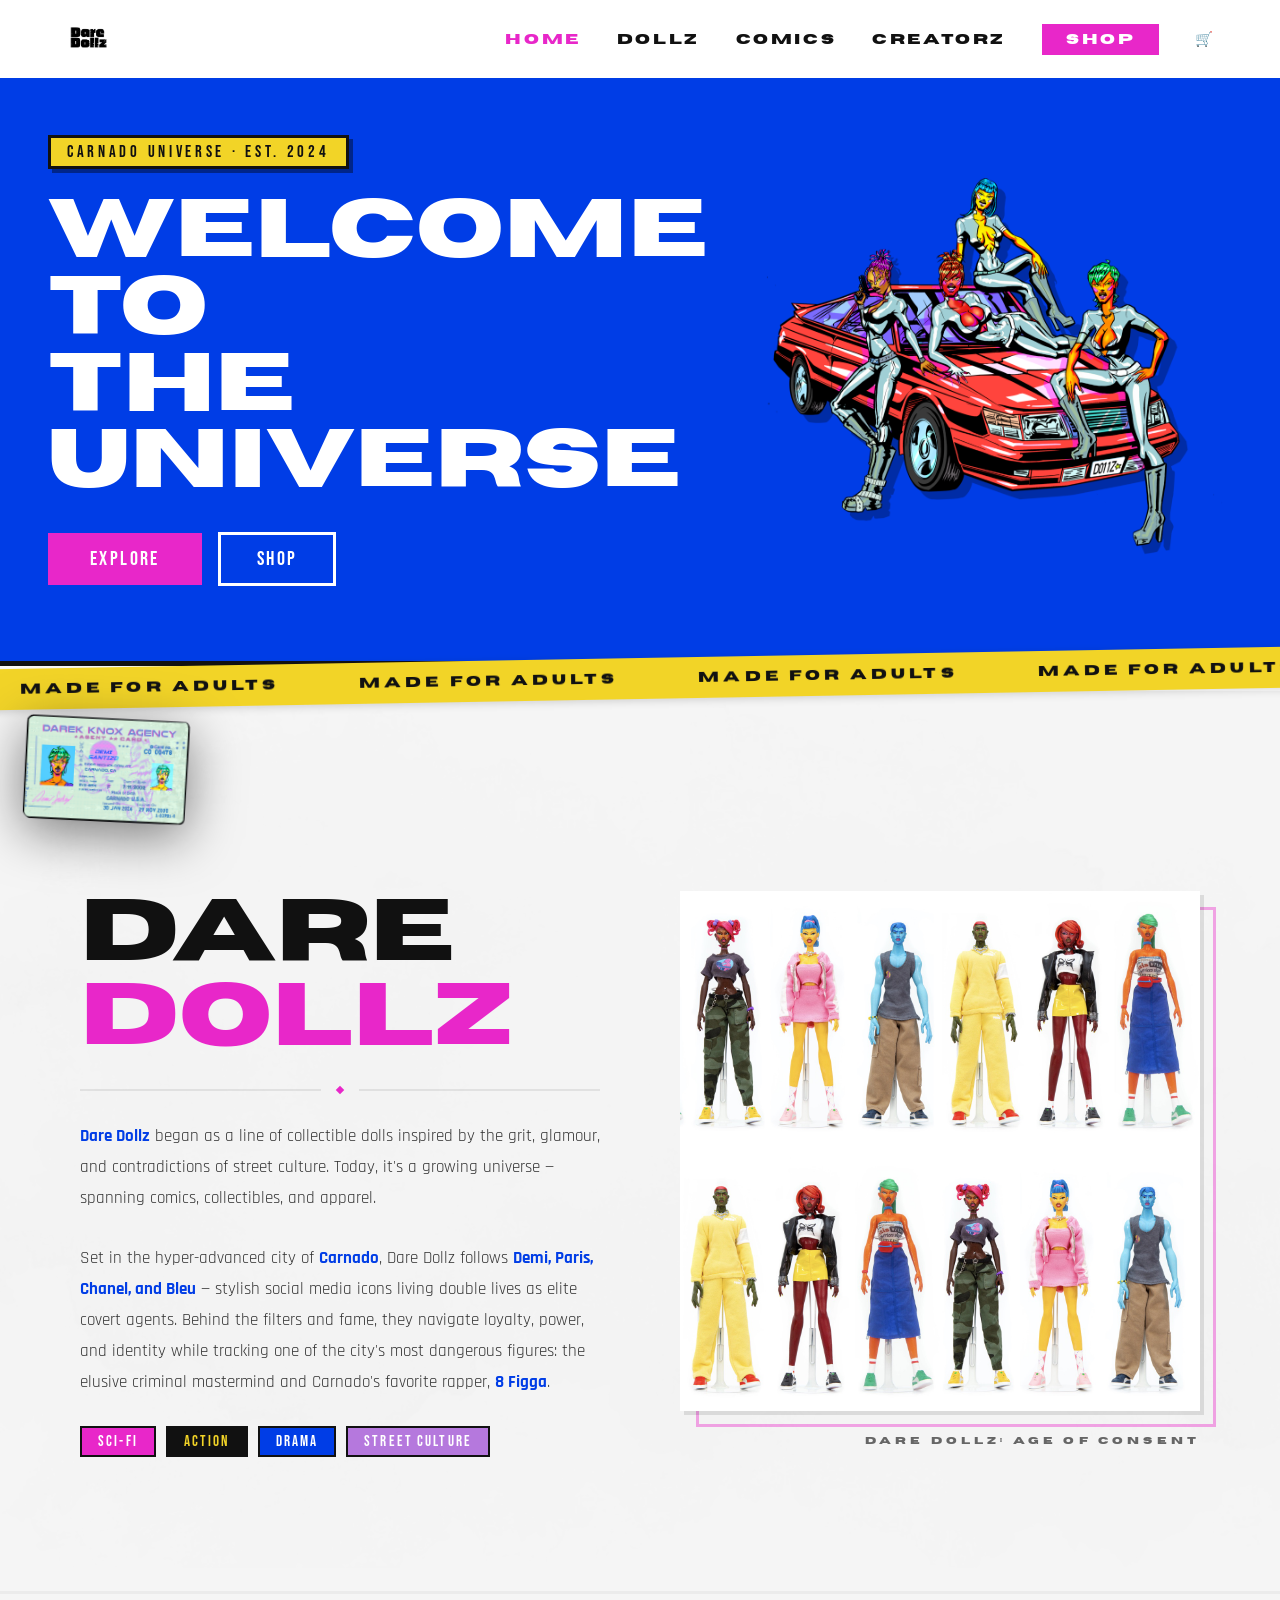
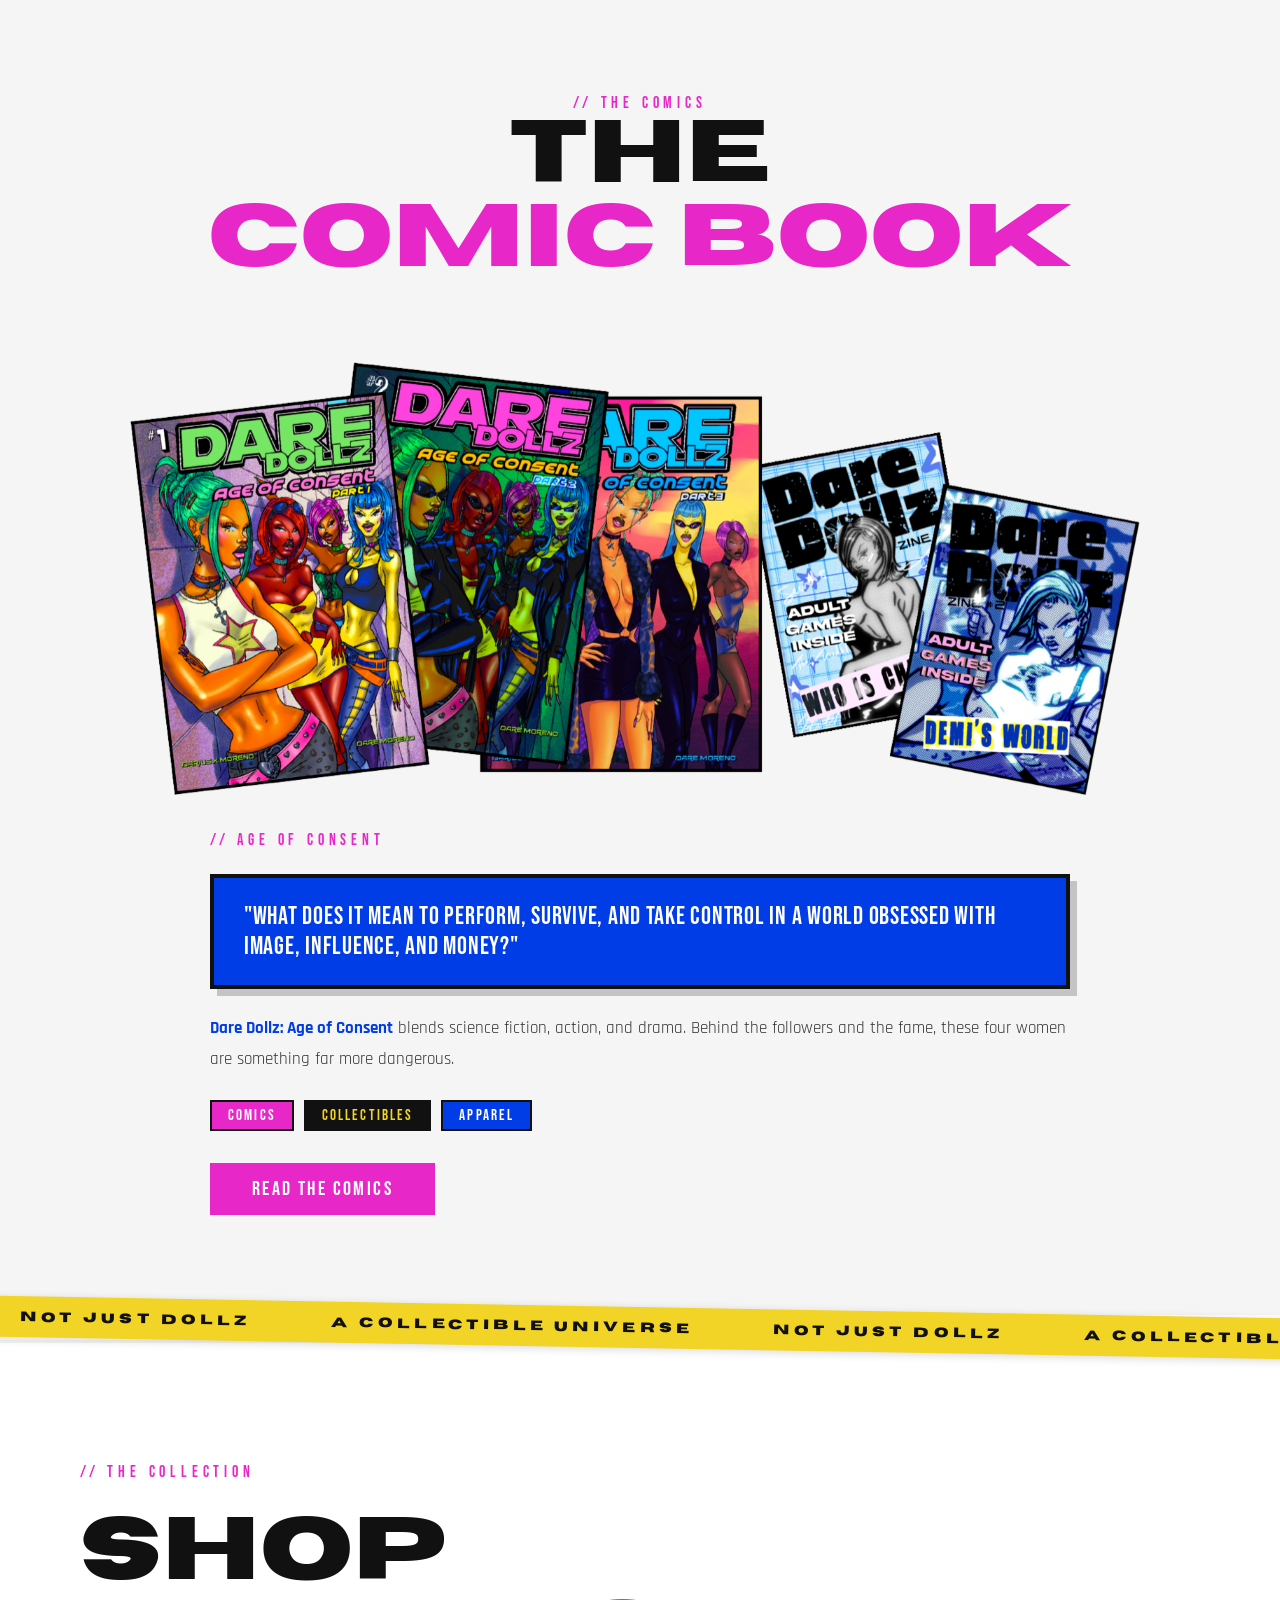
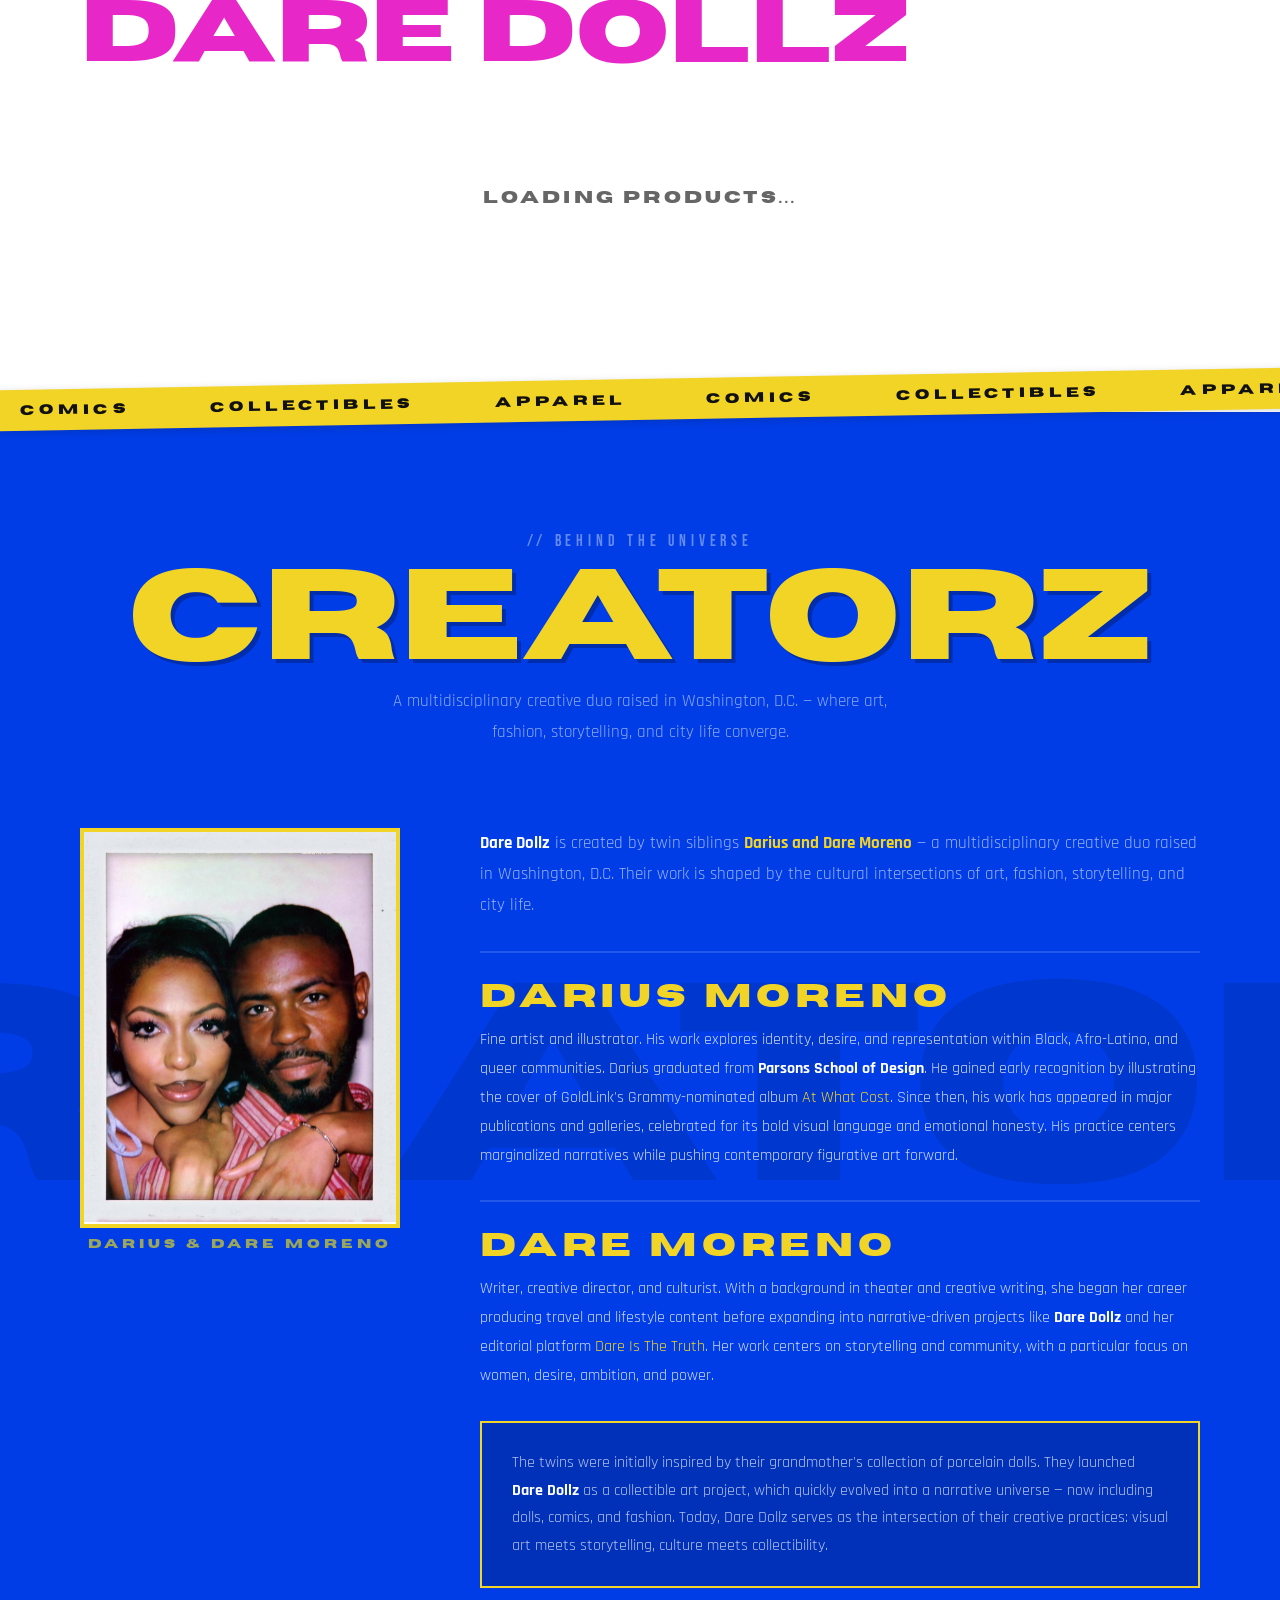
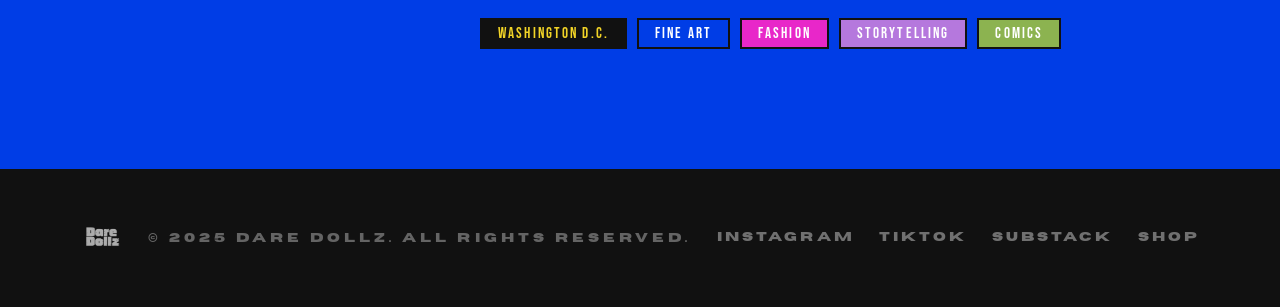
==== home.html @ 9c0f1de7 "Add ENTER landing splash, new hero, comic spread, dolls, floating ID & email modal - Split site: ind" ====
<!DOCTYPE html>
<html lang="en">
<head>
  <meta charset="UTF-8">
  <meta name="viewport" content="width=device-width, initial-scale=1.0">
  <meta name="description" content="Dare Dollz — Collectibles, Comics & Apparel. A universe set in the hyper-advanced city of Carnado.">
  <title>DARE DOLLZ</title>
  <link rel="icon" type="image/png" href="assets/images/logo2.png">
  <link rel="stylesheet" href="css/style.css?v=17">
</head>
<body>

  <!-- ══════════════ NAV ══════════════ -->
  <nav class="nav">
    <a href="home.html">
      <img src="assets/images/logo-dare.png" alt="Dare Dollz" class="nav-logo">
    </a>

    <div class="nav-toggle" aria-label="Toggle menu">
      <span></span><span></span><span></span>
    </div>

    <ul class="nav-links">
      <li><a href="#hero">Home</a></li>
      <li><a href="#about">Dollz</a></li>
      <li><a href="#comics">Comics</a></li>
      <li><a href="#creatorz">Creatorz</a></li>
      <li><a href="https://daredollz95.myshopify.com" target="_blank" rel="noopener" class="nav-shop">Shop</a></li>
      <li><a href="#" id="cart-toggle" class="nav-cart" aria-label="Cart">&#x1f6d2;<span id="cart-count" class="cart-count">0</span></a></li>
    </ul>
  </nav>

  <!-- ══════════════ HERO ══════════════ -->
  <section id="hero" class="hero">
    <div class="hero-inner">
      <div class="hero-copy">
        <p class="hero-kicker">Carnado Universe · Est. 2024</p>
        <h1 class="hero-headline">Welcome to<br>the Universe</h1>
        <div class="hero-cta">
          <a href="#about" class="btn btn-primary">Explore</a>
          <a href="https://daredollz95.myshopify.com" target="_blank" rel="noopener" class="btn btn-outline">Shop</a>
        </div>
      </div>
      <img src="assets/images/cv-car.png" alt="The Dare Dollz" class="hero-pic">
    </div>
  </section>

  <!-- ── CAUTION TAPE ── -->
  <div class="marquee-tape" aria-hidden="true">
    <div class="marquee-inner">
      <span>Made for Adults</span><span>Made for Adults</span><span>Made for Adults</span><span>Made for Adults</span><span>Made for Adults</span><span>Made for Adults</span><span>Made for Adults</span><span>Made for Adults</span><span>Made for Adults</span><span>Made for Adults</span>
    </div>
  </div>

  <!-- ══════════════ ABOUT ══════════════ -->
  <section id="about" class="about">

    <!-- Story intro grid -->
    <div class="about-hero">
      <div class="about-cloud" aria-hidden="true"></div>

      <div class="about-grid">

        <!-- Text -->
        <div class="about-text">
          <p class="section-label reveal" style="color: var(--pink);">// The World</p>

          <h2 class="section-title reveal reveal-delay-1">
            DARE
            <span class="accent">DOLLZ</span>
          </h2>

          <div class="divider reveal reveal-delay-2">
            <div class="divider-line"></div>
            <div class="divider-dot"></div>
            <div class="divider-line"></div>
          </div>

          <p class="body-text reveal reveal-delay-2">
            <strong>Dare Dollz</strong> began as a line of collectible dolls inspired by the grit, glamour, and contradictions of street culture. Today, it's a growing universe — spanning comics, collectibles, and apparel.
          </p>

          <p class="body-text reveal reveal-delay-3">
            Set in the hyper-advanced city of <strong>Carnado</strong>, Dare Dollz follows <strong>Demi, Paris, Chanel, and Bleu</strong> — stylish social media icons living double lives as elite covert agents. Behind the filters and fame, they navigate loyalty, power, and identity while tracking one of the city's most dangerous figures: the elusive criminal mastermind and Carnado's favorite rapper, <strong>8 Figga</strong>.
          </p>

          <div class="tag-row reveal reveal-delay-3">
            <span class="tag tag-pink">Sci-Fi</span>
            <span class="tag tag-yellow">Action</span>
            <span class="tag tag-blue">Drama</span>
            <span class="tag tag-purple">Street Culture</span>
          </div>
        </div>

        <!-- Image -->
        <div class="about-img-wrap reveal reveal-delay-1">
          <img src="assets/images/dollbanner.jpg" alt="Dare Dollz collectible dolls" class="about-img">
        </div>
      </div>
    </div>

    <!-- Comic strip section -->
    <div class="comic-section" id="comics">
      <div class="comic-inner comic-stacked">

        <div class="comic-title reveal">
          <p class="section-label" style="color: var(--pink);">// The Comics</p>
          <h2 class="section-title">THE <span class="accent">COMIC BOOK</span></h2>
        </div>

        <img src="assets/images/comic-covers.png" alt="Dare Dollz: Age of Consent — comic covers & zines" class="comic-covers reveal">

        <div class="comic-text">
          <p class="section-label reveal" style="color: var(--pink);">// Age of Consent</p>

          <blockquote class="pullquote reveal reveal-delay-1">
            "What does it mean to perform, survive, and take control in a world obsessed with image, influence, and money?"
          </blockquote>

          <p class="body-text reveal reveal-delay-2">
            <span style="color: var(--blue); font-weight: 700;">Dare Dollz: Age of Consent</span> blends science fiction, action, and drama. Behind the followers and the fame, these four women are something far more dangerous.
          </p>

          <div class="tag-row reveal reveal-delay-2">
            <span class="tag tag-pink">Comics</span>
            <span class="tag tag-yellow">Collectibles</span>
            <span class="tag tag-blue">Apparel</span>
          </div>

          <a href="http://paperturn-view.com/us/dare-dollz/dare-dollz-age-of-consent?pid=Mjc276345&v=1.45" target="_blank" rel="noopener" class="btn btn-primary reveal reveal-delay-3" style="align-self: flex-start; margin-top: 8px;">
            Read the Comics
          </a>
        </div>
      </div>
    </div>

  </section>

  <!-- ── CAUTION TAPE ── -->
  <div class="marquee-tape tape-reverse" aria-hidden="true">
    <div class="marquee-inner">
      <span>Not Just Dollz</span><span>A Collectible Universe</span><span>Not Just Dollz</span><span>A Collectible Universe</span><span>Not Just Dollz</span><span>A Collectible Universe</span><span>Not Just Dollz</span><span>A Collectible Universe</span><span>Not Just Dollz</span><span>A Collectible Universe</span>
    </div>
  </div>

  <!-- ══════════════ SHOP ══════════════ -->
  <section id="shop" class="shop">
    <div class="shop-inner">
      <p class="section-label reveal" style="color: var(--pink);">// The Collection</p>
      <h2 class="section-title reveal reveal-delay-1">
        SHOP <span class="accent">DARE DOLLZ</span>
      </h2>
      <div id="products-grid" class="products-grid">
        <!-- Shopify products loaded here by js/shopify.js -->
        <div class="products-loading">Loading products...</div>
      </div>
    </div>
  </section>

  <!-- ══════════════ CART DRAWER ══════════════ -->
  <div id="cart-overlay" class="cart-overlay"></div>
  <aside id="cart-drawer" class="cart-drawer">
    <div class="cart-header">
      <h3>YOUR CART</h3>
      <button id="cart-close" class="cart-close">&times;</button>
    </div>
    <div id="cart-items" class="cart-items">
      <p class="cart-empty">Your cart is empty</p>
    </div>
    <div id="cart-footer" class="cart-footer" style="display:none;">
      <div class="cart-total">
        <span>SUBTOTAL</span>
        <span id="cart-subtotal">$0.00</span>
      </div>
      <button id="cart-checkout" class="btn btn-primary" style="width:100%;text-align:center;">Checkout</button>
    </div>
  </aside>

  <!-- ── CAUTION TAPE ── -->
  <div class="marquee-tape" aria-hidden="true">
    <div class="marquee-inner">
      <span>Comics</span><span>Collectibles</span><span>Apparel</span><span>Comics</span><span>Collectibles</span><span>Apparel</span><span>Comics</span><span>Collectibles</span><span>Apparel</span><span>Comics</span><span>Collectibles</span><span>Apparel</span>
    </div>
  </div>

  <!-- ══════════════ CREATORZ ══════════════ -->
  <section id="creatorz" class="creatorz">
    <div class="creatorz-inner">

      <!-- Header -->
      <div class="creatorz-head">
        <p class="section-label reveal" style="color: rgba(255,255,255,0.4);">// Behind the Universe</p>
        <h2 class="creatorz-title reveal reveal-delay-1">CREATORZ</h2>
        <p class="body-text reveal reveal-delay-2" style="max-width: 520px; color: rgba(255,255,255,0.55);">
          A multidisciplinary creative duo raised in Washington, D.C. — where art, fashion, storytelling, and city life converge.
        </p>
      </div>

      <!-- Grid -->
      <div class="creatorz-grid">

        <!-- Photo -->
        <div class="bio-photo-wrap reveal">
          <img src="assets/images/bio.jpg" alt="Darius and Dare Moreno" class="bio-photo">
          <p class="bio-photo-caption">Darius &amp; Dare Moreno</p>
        </div>

        <!-- Bios -->
        <div class="bio-text">

          <p class="body-text reveal" style="color: rgba(255,255,255,0.6);">
            <strong style="color:#fff;">Dare Dollz</strong> is created by twin siblings
            <strong style="color: var(--yellow);">Darius and Dare Moreno</strong> — a multidisciplinary creative duo raised in Washington, D.C. Their work is shaped by the cultural intersections of art, fashion, storytelling, and city life.
          </p>

          <div class="creator-block reveal reveal-delay-1">
            <p class="creator-name">Darius Moreno</p>
            <p class="creator-bio">
              Fine artist and illustrator. His work explores identity, desire, and representation within Black, Afro-Latino, and queer communities. Darius graduated from <strong>Parsons School of Design</strong>. He gained early recognition by illustrating the cover of GoldLink's Grammy-nominated album <em>At What Cost</em>. Since then, his work has appeared in major publications and galleries, celebrated for its bold visual language and emotional honesty. His practice centers marginalized narratives while pushing contemporary figurative art forward.
            </p>
          </div>

          <div class="creator-block reveal reveal-delay-2">
            <p class="creator-name">Dare Moreno</p>
            <p class="creator-bio">
              Writer, creative director, and culturist. With a background in theater and creative writing, she began her career producing travel and lifestyle content before expanding into narrative-driven projects like <strong>Dare Dollz</strong> and her editorial platform <em>Dare Is The Truth</em>. Her work centers on storytelling and community, with a particular focus on women, desire, ambition, and power.
            </p>
          </div>

          <div class="origin-box reveal reveal-delay-3">
            <p>
              The twins were initially inspired by their grandmother's collection of porcelain dolls. They launched <strong style="color:#fff;">Dare Dollz</strong> as a collectible art project, which quickly evolved into a narrative universe — now including dolls, comics, and fashion. Today, Dare Dollz serves as the intersection of their creative practices: visual art meets storytelling, culture meets collectibility.
            </p>
          </div>

          <div class="tag-row reveal reveal-delay-3">
            <span class="tag tag-yellow">Washington D.C.</span>
            <span class="tag tag-blue">Fine Art</span>
            <span class="tag tag-pink">Fashion</span>
            <span class="tag tag-purple">Storytelling</span>
            <span class="tag tag-green">Comics</span>
          </div>

        </div>
      </div>
    </div>
  </section>

  <!-- ══════════════ FOOTER ══════════════ -->
  <footer class="footer">
    <img src="assets/images/logo-dare.png" alt="Dare Dollz" class="footer-logo">
    <p class="footer-copy">&copy; 2025 Dare Dollz. All Rights Reserved.</p>
    <div class="footer-links">
      <a href="https://www.instagram.com/daredollz/" target="_blank" rel="noopener">Instagram</a>
      <a href="https://www.tiktok.com/@daredollz" target="_blank" rel="noopener">TikTok</a>
      <a href="https://substack.com/@daredollz?r=4s7nl&utm_medium=ios&utm_source=stories&shareImageVariant=image" target="_blank" rel="noopener">Substack</a>
      <a href="https://daredollz95.myshopify.com" target="_blank" rel="noopener">Shop</a>
    </div>
  </footer>

  <!-- Floating ID — Darek Knox Agency vibe -->
  <img src="assets/images/cv-id.png" alt="" class="id-vibe" aria-hidden="true" draggable="false">

  <!-- ══════════════ EMAIL / DISCOUNT MODAL ══════════════ -->
  <div id="promo-overlay" class="promo-overlay">
    <div class="promo-modal" role="dialog" aria-modal="true" aria-labelledby="promo-title">
      <button class="promo-close" id="promo-close" aria-label="Close">&times;</button>
      <p class="promo-eyebrow">Don't miss a drop</p>
      <h2 class="promo-title" id="promo-title">Get 10% Off</h2>
      <p class="promo-sub">Join the list for early access to drops, comics &amp; collectibles — and take 10% off your first order.</p>
      <form id="promo-form" class="promo-form">
        <input type="email" id="promo-email" class="promo-input" placeholder="your@email.com" required autocomplete="email">
        <button type="submit" class="btn btn-primary promo-submit">Unlock 10%</button>
      </form>
      <p class="promo-fine">No spam. Unsubscribe anytime.</p>
      <div class="promo-success" id="promo-success" hidden>
        <h3>You're in! 🎉</h3>
        <p>Use code <strong>DARE10</strong> at checkout for 10% off.</p>
      </div>
    </div>
  </div>

  <!-- Shopify Buy SDK -->
  <script src="https://sdks.shopifycdn.com/buy-button/latest/buy-button-storefront.min.js"></script>
  <script src="js/shopify.js"></script>
  <script src="js/main.js"></script>
  <script src="js/id-float.js"></script>
  <script src="js/modal.js"></script>
</body>
</html>
---- css/style.css ----
/* ============================================
   DARE DOLLZ — Main Stylesheet
   Pop-Art / Comic Book / Streetwear aesthetic
   Brand Colors: Yellow #FFED00 | Pink #E827C9
   Green #8CB350 | Purple #B578DD
   Blue #003DE6 | Cyan #1DF9FF
   Font: Horizon (display) + Rajdhani (body)
============================================ */

@import url('https://fonts.googleapis.com/css2?family=Rajdhani:wght@400;600;700&display=swap');

@font-face {
  font-family: 'Horizon';
  src: url('../assets/fonts/Horizon.woff2') format('woff2'),
       url('../assets/fonts/Horizon.otf') format('opentype');
  font-weight: normal;
  font-style: normal;
  font-display: swap;
}

@font-face {
  font-family: 'Horizon Outlined';
  src: url('../assets/fonts/Horizon_Outlined.woff2') format('woff2'),
       url('../assets/fonts/Horizon_Outlined.otf') format('opentype');
  font-weight: normal;
  font-style: normal;
  font-display: swap;
}

/* Bebas Neue — condensed display, supports Horizon for headings & boxes */
@font-face {
  font-family: 'Bebas Neue';
  src: url('../assets/fonts/BebasNeue-Regular.woff2?v=2') format('woff2'),
       url('../assets/fonts/BebasNeue-Regular.woff?v=2') format('woff'),
       url('../assets/fonts/BebasNeue-Regular.ttf?v=2') format('truetype');
  font-weight: normal;
  font-style: normal;
  font-display: swap;
}

/* ── TOKENS ── */
:root {
  --yellow:      #f2d427;
  --pink:        #E827C9;
  --green:       #8CB350;
  --purple:      #B578DD;
  --cyan:        #1DF9FF;
  --blue:        #003DE6;
  --blue-light:  #38B6FF;
  --black:       #111111;
  --white:       #ffffff;
  --gray-light:  #f5f5f5;
  --gray-mid:    #666666;
  --gray-dark:   #333333;

  --font-display:   'Horizon', sans-serif;
  --font-condensed: 'Bebas Neue', 'Rajdhani', sans-serif;
  --font-body:      'Rajdhani', sans-serif;

  --transition: 0.22s cubic-bezier(0.4, 0, 0.2, 1);
}

/* ── RESET ── */
*, *::before, *::after { margin: 0; padding: 0; box-sizing: border-box; }
html { scroll-behavior: smooth; }
img { display: block; max-width: 100%; }
a { text-decoration: none; color: inherit; }
ul { list-style: none; }

body {
  font-family: var(--font-body);
  background: var(--white);
  color: var(--black);
  overflow-x: hidden;
}

/* ── TYPOGRAPHY ── */
.font-display { font-family: var(--font-display); }

/* ── SHARED COMPONENTS ── */

/* Section label — dossier style "FILE 01 :" */
.section-label {
  font-family: var(--font-condensed);
  font-size: 1rem;
  letter-spacing: 0.3em;
  text-transform: uppercase;
  color: var(--pink);
}

/* Section title */
.section-title {
  font-family: var(--font-display);
  font-size: clamp(3rem, 7vw, 5.5rem);
  line-height: 0.95;
  color: var(--black);
}
.section-title .accent { color: var(--pink); display: block; }

/* Body text */
.body-text {
  font-size: 1.08rem;
  line-height: 1.8;
  color: var(--gray-dark);
  font-weight: 400;
}
.body-text strong { color: var(--blue); font-weight: 700; }

/* Buttons */
.btn {
  font-family: var(--font-condensed);
  font-size: 1.25rem;
  letter-spacing: 0.12em;
  display: inline-block;
  cursor: pointer;
  border: none;
  transition: all var(--transition);
  text-transform: uppercase;
}

.btn-primary {
  padding: 14px 42px;
  background: var(--pink);
  color: var(--white);
}
.btn-primary:hover {
  background: var(--yellow);
  color: var(--black);
  transform: translateY(-2px);
  box-shadow: 0 6px 20px rgba(232,39,201,0.3);
}

.btn-outline {
  padding: 12px 36px;
  background: transparent;
  color: var(--blue);
  border: 3px solid var(--blue);
}
.btn-outline:hover {
  background: var(--blue);
  color: var(--white);
  transform: translateY(-2px);
}

/* Tags — filled pill style */
.tag-row { display: flex; gap: 10px; flex-wrap: wrap; }
.tag {
  font-family: var(--font-condensed);
  font-size: 0.95rem;
  letter-spacing: 0.14em;
  padding: 4px 16px;
  text-transform: uppercase;
  color: var(--white);
  border: 2px solid var(--black);
}
.tag-pink   { background: var(--pink); }
.tag-yellow { background: var(--black); color: var(--yellow); }
.tag-blue   { background: var(--blue); }
.tag-purple { background: var(--purple); }
.tag-green  { background: var(--green); }

/* Divider */
.divider { display: flex; align-items: center; gap: 16px; }
.divider-line { flex: 1; height: 2px; background: rgba(0,0,0,0.08); }
.divider-dot  { width: 6px; height: 6px; background: var(--pink); transform: rotate(45deg); }

/* ── CAUTION TAPE MARQUEE ── */
.marquee-tape {
  background: var(--yellow);
  overflow: hidden;
  white-space: nowrap;
  padding: 10px 0;
  transform: rotate(-1deg);
  margin: -8px -20px;
  position: relative;
  z-index: 20;
  box-shadow: 0 2px 8px rgba(0,0,0,0.15);
}
.marquee-tape.tape-reverse {
  transform: rotate(1deg);
}
.marquee-inner {
  display: inline-block;
  animation: marquee 20s linear infinite;
}
.marquee-tape.tape-reverse .marquee-inner {
  animation: marquee-reverse 20s linear infinite;
}
.marquee-inner span {
  font-family: var(--font-display);
  font-size: 0.85rem;
  letter-spacing: 0.3em;
  color: var(--black);
  padding: 0 40px;
  text-transform: uppercase;
}

@keyframes marquee {
  0%   { transform: translateX(0); }
  100% { transform: translateX(-50%); }
}
@keyframes marquee-reverse {
  0%   { transform: translateX(-50%); }
  100% { transform: translateX(0); }
}

/* ── NAV ── */
.nav {
  position: fixed;
  top: 0; left: 0; right: 0;
  z-index: 999;
  display: flex;
  justify-content: space-between;
  align-items: center;
  padding: 16px 64px;
  background: var(--white);
  transition: box-shadow var(--transition);
}
.nav.scrolled {
  box-shadow: 0 2px 20px rgba(0,0,0,0.08);
}
.nav-logo { height: 46px; }

.nav-links {
  display: flex;
  gap: 36px;
  align-items: center;
}
.nav-links a {
  font-family: var(--font-display);
  font-size: 0.9rem;
  letter-spacing: 0.18em;
  color: var(--black);
  position: relative;
  transition: color var(--transition);
}
.nav-links a::after {
  content: '';
  position: absolute;
  bottom: -4px; left: 0; right: 0;
  height: 3px;
  background: var(--pink);
  transform: scaleX(0);
  transform-origin: left;
  transition: transform var(--transition);
}
.nav-links a:hover { color: var(--pink); }
.nav-links a:hover::after { transform: scaleX(1); }
.nav-links .nav-shop {
  background: var(--pink);
  color: var(--white);
  padding: 8px 24px;
  font-size: 0.9rem;
}
.nav-links .nav-shop:hover {
  background: var(--yellow);
  color: var(--black);
}
.nav-links .nav-shop::after { display: none; }

/* Hamburger (mobile) */
.nav-toggle {
  display: none;
  flex-direction: column;
  gap: 5px;
  cursor: pointer;
  padding: 4px;
}
.nav-toggle span {
  display: block;
  width: 26px; height: 2px;
  background: var(--black);
  transition: all var(--transition);
}

/* ── NAV CART ── */
.nav-cart {
  position: relative;
  font-size: 1.2rem;
  line-height: 1;
}
.nav-cart::after { display: none !important; }
.cart-count {
  position: absolute;
  top: -8px; right: -12px;
  background: var(--pink);
  color: var(--white);
  font-family: var(--font-display);
  font-size: 0.65rem;
  width: 18px; height: 18px;
  border-radius: 50%;
  display: none;
  align-items: center;
  justify-content: center;
  letter-spacing: 0;
}

/* ── HERO ── */
.hero {
  position: relative;
  min-height: 74vh;
  background: var(--blue);
  display: flex;
  align-items: center;
  justify-content: center;
  overflow: hidden;
  padding: 120px 48px 60px;
  border-bottom: 5px solid #111;
}
.hero-inner {
  width: 100%;
  max-width: 1260px;
  display: grid;
  grid-template-columns: 0.78fr 1.22fr;
  gap: 32px;
  align-items: center;
}
.hero-copy { display: flex; flex-direction: column; align-items: flex-start; gap: 24px; }
.hero-kicker {
  font-family: var(--font-condensed);
  font-size: 1.05rem;
  letter-spacing: 0.22em;
  text-transform: uppercase;
  color: #111;
  background: var(--yellow);
  border: 3px solid #111;
  padding: 4px 16px;
  box-shadow: 4px 4px 0 rgba(0,0,0,0.4);
}
.hero-headline {
  font-family: var(--font-display);
  font-size: clamp(2.6rem, 6.5vw, 5.2rem);
  line-height: 0.92;
  text-transform: uppercase;
  color: #fff;
}
/* outline button readable on the deep-blue hero */
.hero .btn-outline { color: #fff; border-color: #fff; }
.hero .btn-outline:hover { background: #fff; color: var(--blue); }
.hero-pic {
  width: 100%;
  object-fit: contain;
  object-position: bottom;
  filter: drop-shadow(8px 8px 0 rgba(0,0,0,0.28));
}
@media (max-width: 768px) {
  .hero { min-height: auto; padding: 110px 22px 50px; }
  .hero-inner { grid-template-columns: 1fr; gap: 24px; }
  .hero-copy { align-items: stretch; }
  .hero-kicker { align-self: flex-start; }
  .hero-cta { width: 100%; gap: 12px; }
  .hero-cta .btn { flex: 1; text-align: center; }
  .hero-pic { max-height: 46vh; margin: 0 auto; }
}

.hero-bg-right {
  position: absolute;
  bottom: 0; right: 2%;
  height: 88vh;
  object-fit: contain;
  object-position: bottom;
  opacity: 0;
  animation: slideInRight 1.2s cubic-bezier(0.16,1,0.3,1) 0.4s forwards;
}
.hero-bg-left {
  position: absolute;
  bottom: 0; left: -2%;
  height: 76vh;
  object-fit: contain;
  object-position: bottom;
  opacity: 0;
  animation: slideInLeft 1.2s cubic-bezier(0.16,1,0.3,1) 0.6s forwards;
}

.hero-content {
  position: relative;
  z-index: 10;
  text-align: center;
  display: flex;
  flex-direction: column;
  align-items: center;
  gap: 22px;
}

.hero-eyebrow {
  font-family: var(--font-condensed);
  font-size: 1rem;
  letter-spacing: 0.4em;
  color: var(--cyan);
  opacity: 0;
  animation: fadeUp 0.8s ease 0.3s forwards;
}

.hero-logo-wrap {
  position: relative;
  display: inline-block;
}
.hero-logo {
  height: 200px;
  opacity: 0;
  animation: logoReveal 1s cubic-bezier(0.16,1,0.3,1) 0.5s forwards;
  /* wordmark is black-on-transparent — invert to pure white for the dark hero */
  filter: brightness(0) invert(1) drop-shadow(5px 5px 0 rgba(232,39,201,0.55));
}

.hero-tagline {
  /* pitch-deck heading box: Bebas caps, green pill, thick black border, outlined text */
  font-family: var(--font-condensed);
  font-size: clamp(1.5rem, 4.5vw, 2.6rem);
  letter-spacing: 0.1em;
  text-transform: uppercase;
  display: inline-block;
  background: var(--green);
  color: #fff;
  -webkit-text-stroke: 1.5px #111;
  paint-order: stroke fill;
  padding: 4px 34px;
  border: 4px solid #111;
  border-radius: 50px;
  box-shadow: 6px 6px 0 rgba(0,0,0,0.45);
  opacity: 0;
  animation: fadeUp 0.8s ease 0.9s forwards;
}

.hero-sub {
  font-family: var(--font-body);
  font-size: 1.05rem;
  letter-spacing: 0.08em;
  color: rgba(255,255,255,0.72);
  max-width: 460px;
  line-height: 1.65;
  opacity: 0;
  animation: fadeUp 0.8s ease 1.1s forwards;
}

.hero-cta {
  display: flex;
  gap: 16px;
  align-items: center;
  opacity: 0;
  animation: fadeUp 0.8s ease 1.3s forwards;
  margin-top: 8px;
}

.scroll-hint {
  position: absolute;
  bottom: 28px; left: 50%;
  transform: translateX(-50%);
  display: flex;
  flex-direction: column;
  align-items: center;
  gap: 8px;
  opacity: 0;
  animation: fadeIn 1s ease 2s forwards;
}
.scroll-hint span {
  font-family: var(--font-display);
  font-size: 0.65rem;
  letter-spacing: 0.45em;
  color: rgba(255,255,255,0.5);
}
.scroll-line {
  width: 1px; height: 40px;
  background: linear-gradient(to bottom, rgba(255,255,255,0.5), transparent);
  animation: pulse 2s ease infinite;
}

/* ── ABOUT ── */
.about {
  background: var(--gray-light);
  position: relative;
  overflow: hidden;
}

.about-hero {
  position: relative;
  min-height: 100vh;
  display: flex;
  align-items: center;
  padding: 120px 80px 100px;
}

.about-cloud {
  position: absolute;
  inset: 0;
  background: url('../assets/images/cloud.png') center/cover no-repeat;
  opacity: 0.04;
}

.about-grid {
  display: grid;
  grid-template-columns: 1fr 1fr;
  gap: 80px;
  max-width: 1200px;
  margin: 0 auto;
  align-items: center;
  position: relative;
  z-index: 2;
}

.about-text { display: flex; flex-direction: column; gap: 28px; }

.about-img-wrap { position: relative; }
.about-img-wrap::before {
  content: '';
  position: absolute;
  top: 16px; left: 16px; right: -16px; bottom: -16px;
  border: 3px solid var(--pink);
  opacity: 0.4;
  z-index: 0;
}
.about-img-wrap::after {
  content: 'DARE DOLLZ: AGE OF CONSENT';
  position: absolute;
  bottom: -36px; right: 0;
  font-family: var(--font-display);
  font-size: 0.65rem;
  letter-spacing: 0.4em;
  color: var(--gray-mid);
}
.about-img {
  position: relative;
  z-index: 1;
  filter: drop-shadow(4px 4px 0 rgba(0,0,0,0.1));
}

/* Comic / Story strip */
.comic-section {
  padding: 100px 80px;
  border-top: 3px solid rgba(0,0,0,0.04);
}
.comic-inner {
  max-width: 1200px;
  margin: 0 auto;
  display: grid;
  grid-template-columns: 1fr 1fr;
  gap: 80px;
  align-items: center;
}
.comic-img {
  border: 3px solid var(--black);
  width: 100%;
  box-shadow: 6px 6px 0 var(--pink);
}

/* ── COMIC COVER SPREAD ── */
.comic-spread {
  position: relative;
  width: 100%;
  min-height: 520px;
}
.cover-card {
  position: absolute;
  margin: 0;
  border: 4px solid var(--black);
  background: #0a0a0a;
  box-shadow: 8px 8px 0 rgba(0,0,0,0.4);
  overflow: hidden;
  transition: transform 0.35s cubic-bezier(0.16,1,0.3,1), box-shadow 0.35s ease;
}
.cover-card img { width: 100%; height: 100%; object-fit: cover; display: block; }
.cover-card:hover {
  transform: rotate(0deg) scale(1.06) translateY(-6px) !important;
  box-shadow: 12px 12px 0 var(--pink);
  z-index: 20;
}
.cover-portrait { width: 54%; aspect-ratio: 3 / 4; }
.cover-wide     { width: 50%; aspect-ratio: 4 / 3; }

.cv-car   { top: 0;     right: 2%;  transform: rotate(7deg);   z-index: 1; }
.cv-back  { top: 8%;    left: 0;    transform: rotate(-9deg);  z-index: 2; }
.cv-front { top: 14%;   left: 22%;  transform: rotate(-2deg);  z-index: 3; }

/* Floating ID card — drifts across screen, draggable, no border */
.id-vibe {
  position: fixed;
  left: -34px;
  bottom: 7%;
  width: 210px;
  transform: rotate(-14deg);
  z-index: 30;
  cursor: grab;
  user-select: none;
  -webkit-user-drag: none;
  touch-action: none;
  will-change: left, top;
  filter: drop-shadow(0 12px 26px rgba(0,0,0,0.5));
}
.id-vibe:active { cursor: grabbing; }
@media (max-width: 900px) { .id-vibe { display: none; } }

/* issue number badge */
.cover-num {
  position: absolute;
  top: 8px; left: 8px;
  font-family: var(--font-condensed);
  font-size: 1.5rem;
  letter-spacing: 0.02em;
  line-height: 1;
  color: var(--yellow);
  background: var(--black);
  padding: 3px 10px;
  border: 2px solid var(--white);
  z-index: 5;
}
.comic-text { display: flex; flex-direction: column; gap: 24px; }

/* Stacked comic layout — full-width covers above the copy */
.comic-stacked { grid-template-columns: 1fr; gap: 28px; }
.comic-covers { width: 100%; display: block; }
.comic-stacked .comic-text { max-width: 860px; margin: 0 auto; width: 100%; }
.comic-title { text-align: center; margin-bottom: 4px; }

/* Pitch-deck pill heading — green, black border, Bebas, outlined text */
.deck-heading {
  display: inline-block;
  font-family: var(--font-condensed);
  font-size: clamp(2rem, 6vw, 3.6rem);
  letter-spacing: 0.04em;
  line-height: 1;
  text-transform: uppercase;
  color: #fff;
  -webkit-text-stroke: 1.5px #111;
  paint-order: stroke fill;
  background: var(--green);
  border: 4px solid #111;
  border-radius: 50px;
  padding: 12px 36px 7px;
  box-shadow: 6px 6px 0 rgba(0,0,0,0.45);
}

.pullquote {
  background: var(--blue);
  color: var(--white);
  padding: 24px 30px;
  font-family: var(--font-condensed);
  font-size: 1.55rem;
  letter-spacing: 0.03em;
  line-height: 1.2;
  border: 4px solid var(--black);
  box-shadow: 7px 7px 0 rgba(0,0,0,0.2);
}

/* ── INFO BOX (pitch deck style) ── */
.info-box {
  padding: 22px 28px;
  font-family: var(--font-condensed);
  font-size: 1.25rem;
  letter-spacing: 0.03em;
  line-height: 1.25;
  border: 4px solid var(--black);
  box-shadow: 6px 6px 0 rgba(0,0,0,0.18);
}
.info-box-pink { background: var(--pink); color: var(--white); }
.info-box-blue { background: var(--blue); color: var(--white); }
.info-box-yellow { background: var(--yellow); color: var(--black); }

/* ── SHOP ── */
.shop {
  background: var(--white);
  padding: 120px 80px;
  border-top: 3px solid rgba(0,0,0,0.04);
}
.shop-inner {
  max-width: 1200px;
  margin: 0 auto;
  display: flex;
  flex-direction: column;
  gap: 28px;
}
.products-grid {
  display: grid;
  grid-template-columns: repeat(auto-fill, minmax(260px, 1fr));
  gap: 32px;
  margin-top: 24px;
}
.products-loading, .products-empty {
  grid-column: 1 / -1;
  text-align: center;
  font-family: var(--font-display);
  font-size: 1rem;
  letter-spacing: 0.2em;
  color: var(--gray-mid);
  padding: 60px 0;
}
.product-card {
  background: var(--white);
  border: 2px solid rgba(0,0,0,0.06);
  transition: border-color var(--transition), transform var(--transition), box-shadow var(--transition);
}
.product-card:hover {
  border-color: var(--pink);
  transform: translateY(-4px);
  box-shadow: 4px 4px 0 var(--pink);
}
.product-img-wrap {
  aspect-ratio: 1;
  overflow: hidden;
  background: var(--gray-light);
}
.product-img {
  width: 100%; height: 100%;
  object-fit: cover;
  transition: transform 0.4s ease;
}
.product-card:hover .product-img { transform: scale(1.05); }
.product-img-placeholder {
  width: 100%; height: 100%;
  background: var(--gray-light);
}
.product-info {
  padding: 20px;
  display: flex;
  flex-direction: column;
  gap: 8px;
}
.product-title {
  font-family: var(--font-display);
  font-size: 1.05rem;
  letter-spacing: 0.1em;
  color: var(--black);
}
.product-price {
  font-family: var(--font-display);
  font-size: 1rem;
  color: var(--pink);
  letter-spacing: 0.06em;
}
.product-atc {
  margin-top: 8px;
  font-size: 0.82rem;
  padding: 10px 24px;
}
.product-atc:disabled {
  opacity: 0.4;
  cursor: not-allowed;
}

/* ── CREATORZ ── */
.creatorz {
  background: var(--blue);
  position: relative;
  overflow: hidden;
  padding: 120px 80px;
}
.creatorz::before {
  content: 'CREATORZ';
  position: absolute;
  top: 50%; left: 50%;
  transform: translate(-50%, -50%);
  font-family: var(--font-display);
  font-size: 22vw;
  color: rgba(0,0,0,0.1);
  white-space: nowrap;
  pointer-events: none;
  letter-spacing: -0.02em;
}

.creatorz-inner {
  max-width: 1200px;
  margin: 0 auto;
  position: relative;
  z-index: 2;
}

.creatorz-head {
  display: flex;
  flex-direction: column;
  align-items: center;
  text-align: center;
  gap: 10px;
  margin-bottom: 80px;
}
.creatorz-title {
  font-family: var(--font-display);
  font-size: clamp(4rem, 10vw, 9rem);
  line-height: 0.9;
  color: var(--yellow);
  text-shadow: 4px 4px 0 rgba(0,0,0,0.25);
}

.creatorz-grid {
  display: grid;
  grid-template-columns: 320px 1fr;
  gap: 80px;
  align-items: start;
}

.bio-photo-wrap { display: flex; flex-direction: column; gap: 10px; }
.bio-photo {
  width: 100%;
  border: 4px solid var(--yellow);
}
.bio-photo-caption {
  font-family: var(--font-display);
  font-size: 0.72rem;
  letter-spacing: 0.35em;
  color: rgba(255,237,0,0.6);
  text-align: center;
}

.bio-text { display: flex; flex-direction: column; gap: 30px; }

.creator-block { border-top: 2px solid rgba(255,255,255,0.14); padding-top: 26px; }
.creator-name {
  font-family: var(--font-display);
  font-size: 2rem;
  letter-spacing: 0.15em;
  color: var(--yellow);
  margin-bottom: 10px;
}
.creator-bio {
  font-size: 1rem;
  line-height: 1.8;
  color: rgba(255,255,255,0.8);
}
.creator-bio strong { color: var(--white); }
.creator-bio em { color: var(--yellow); font-style: normal; }

.origin-box {
  background: rgba(0,0,0,0.2);
  border: 2px solid var(--yellow);
  padding: 26px 30px;
}
.origin-box p {
  font-size: 0.97rem;
  line-height: 1.8;
  color: rgba(255,255,255,0.7);
}

/* ── CART DRAWER ── */
.cart-overlay {
  position: fixed;
  inset: 0;
  background: rgba(0,0,0,0.4);
  z-index: 1000;
  opacity: 0;
  pointer-events: none;
  transition: opacity var(--transition);
}
.cart-overlay.open {
  opacity: 1;
  pointer-events: auto;
}
.cart-drawer {
  position: fixed;
  top: 0; right: 0;
  width: 400px; max-width: 90vw;
  height: 100vh;
  background: var(--white);
  border-left: 3px solid var(--black);
  z-index: 1001;
  display: flex;
  flex-direction: column;
  transform: translateX(100%);
  transition: transform 0.35s cubic-bezier(0.4, 0, 0.2, 1);
}
.cart-drawer.open { transform: translateX(0); }
.cart-header {
  display: flex;
  justify-content: space-between;
  align-items: center;
  padding: 24px;
  border-bottom: 3px solid rgba(0,0,0,0.06);
}
.cart-header h3 {
  font-family: var(--font-display);
  font-size: 1.2rem;
  letter-spacing: 0.25em;
  color: var(--black);
}
.cart-close {
  background: none; border: none;
  color: var(--black);
  font-size: 1.8rem;
  cursor: pointer;
  line-height: 1;
}
.cart-items {
  flex: 1;
  overflow-y: auto;
  padding: 20px;
}
.cart-empty {
  color: var(--gray-mid);
  text-align: center;
  font-family: var(--font-display);
  letter-spacing: 0.15em;
  padding: 40px 0;
}
.cart-item {
  display: flex;
  gap: 14px;
  padding: 16px 0;
  border-bottom: 1px solid rgba(0,0,0,0.06);
  position: relative;
}
.cart-item-img {
  width: 72px; height: 72px;
  object-fit: cover;
  background: var(--gray-light);
  border: 1px solid rgba(0,0,0,0.06);
}
.cart-item-details { flex: 1; display: flex; flex-direction: column; gap: 4px; }
.cart-item-title {
  font-family: var(--font-display);
  font-size: 0.9rem;
  letter-spacing: 0.1em;
  color: var(--black);
}
.cart-item-variant {
  font-size: 0.78rem;
  color: var(--gray-mid);
}
.cart-item-price {
  font-family: var(--font-display);
  color: var(--pink);
  font-size: 0.88rem;
}
.cart-item-qty {
  display: flex;
  align-items: center;
  gap: 10px;
  margin-top: 4px;
}
.qty-btn {
  background: var(--gray-light);
  border: 2px solid rgba(0,0,0,0.1);
  color: var(--black);
  width: 28px; height: 28px;
  font-size: 1rem;
  cursor: pointer;
  display: flex;
  align-items: center;
  justify-content: center;
  font-family: var(--font-display);
}
.qty-btn:hover { background: var(--pink); color: var(--white); border-color: var(--pink); }
.cart-item-remove {
  position: absolute;
  top: 16px; right: 0;
  background: none; border: none;
  color: var(--gray-mid);
  font-size: 1.2rem;
  cursor: pointer;
}
.cart-item-remove:hover { color: var(--pink); }
.cart-footer {
  padding: 20px 24px;
  border-top: 3px solid rgba(0,0,0,0.06);
}
.cart-total {
  display: flex;
  justify-content: space-between;
  font-family: var(--font-display);
  font-size: 1rem;
  letter-spacing: 0.15em;
  margin-bottom: 16px;
  color: var(--black);
}
.cart-total span:last-child { color: var(--pink); }

/* ── FOOTER ── */
.footer {
  background: var(--black);
  padding: 48px 80px;
  display: flex;
  justify-content: space-between;
  align-items: center;
  color: var(--white);
}
.footer-logo { height: 42px; filter: brightness(0) invert(1); opacity: 0.65; }
.footer-copy {
  font-family: var(--font-display);
  font-size: 0.72rem;
  letter-spacing: 0.35em;
  color: rgba(255,255,255,0.35);
}
.footer-links { display: flex; gap: 24px; }
.footer-links a {
  font-family: var(--font-display);
  font-size: 0.78rem;
  letter-spacing: 0.25em;
  color: rgba(255,255,255,0.4);
  transition: color var(--transition);
}
.footer-links a:hover { color: var(--pink); }

/* ── ANIMATIONS ── */
@keyframes fadeUp {
  from { opacity: 0; transform: translateY(24px); }
  to   { opacity: 1; transform: translateY(0); }
}
@keyframes fadeIn {
  from { opacity: 0; }
  to   { opacity: 1; }
}
@keyframes slideInRight {
  from { opacity: 0; transform: translateX(60px); }
  to   { opacity: 1; transform: translateX(0); }
}
@keyframes slideInLeft {
  from { opacity: 0; transform: translateX(-60px); }
  to   { opacity: 1; transform: translateX(0); }
}
@keyframes logoReveal {
  from { opacity: 0; transform: scale(0.88) translateY(12px); }
  to   { opacity: 1; transform: scale(1) translateY(0); }
}
@keyframes pulse {
  0%, 100% { opacity: 0.3; }
  50%       { opacity: 0.8; }
}

/* Scroll-reveal utility (JS adds .revealed) */
.reveal {
  opacity: 0;
  transform: translateY(32px);
  transition: opacity 0.7s ease, transform 0.7s ease;
}
.reveal.revealed {
  opacity: 1;
  transform: translateY(0);
}
.reveal-delay-1 { transition-delay: 0.1s; }
.reveal-delay-2 { transition-delay: 0.22s; }
.reveal-delay-3 { transition-delay: 0.36s; }

/* ── RESPONSIVE ── */

/* Tablet & small desktop */
@media (max-width: 960px) {
  .nav { padding: 16px 28px; }
  .nav-links { display: none; flex-direction: column; position: absolute; top: 70px; left: 0; right: 0; background: var(--white); padding: 24px 32px; gap: 20px; border-bottom: 2px solid rgba(0,0,0,0.06); box-shadow: 0 8px 20px rgba(0,0,0,0.08); }
  .nav-links.open { display: flex; }
  .nav-toggle { display: flex; }

  .about-grid, .comic-inner, .creatorz-grid { grid-template-columns: 1fr; gap: 48px; }
  .about-hero, .comic-section, .creatorz, .shop { padding: 80px 28px; }
  .products-grid { grid-template-columns: repeat(auto-fill, minmax(200px, 1fr)); gap: 20px; }
  .hero-bg-right, .hero-bg-left { opacity: 0.25; height: 55vh; }
  .hero-logo { height: 130px; }
  .hero { padding: 100px 20px 60px; }
  .footer { padding: 36px 28px; flex-direction: column; gap: 20px; text-align: center; }
  .footer-links { justify-content: center; }
  .marquee-tape { margin: -8px -10px; }
  .cart-drawer { width: 340px; }

  /* Creatorz preview section */
  #creatorz-preview { padding: 60px 28px !important; }
}

/* Mobile */
@media (max-width: 600px) {
  .hero { padding: 100px 16px 44px; min-height: auto; }
  .hero-headline { font-size: clamp(2.2rem, 10vw, 3.2rem); }
  .hero-kicker { font-size: 0.9rem; }
  .hero-cta { width: 100%; gap: 10px; }
  .hero-cta .btn { flex: 1; text-align: center; }

  .about-hero { padding: 60px 20px; min-height: auto; }
  .about-img-wrap::before { display: none; }
  .about-img-wrap::after { display: none; }
  .comic-section { padding: 60px 20px; }
  .pullquote { font-size: 1rem; padding: 18px 20px; }

  .section-title { font-size: clamp(2.2rem, 10vw, 3.5rem); }
  .section-label { font-size: 0.68rem; letter-spacing: 0.35em; }
  .body-text { font-size: 0.95rem; }

  .shop { padding: 60px 20px; }
  .products-grid { grid-template-columns: repeat(auto-fill, minmax(150px, 1fr)); gap: 14px; }
  .product-info { padding: 14px; }
  .product-title { font-size: 0.88rem; }
  .product-price { font-size: 0.85rem; }
  .product-atc { font-size: 0.72rem; padding: 8px 16px; }

  .cart-drawer { width: 100%; max-width: 100vw; }

  .btn { font-size: 0.9rem; padding: 12px 28px; }

  .nav { padding: 12px 16px; }
  .nav-logo { height: 44px; }

  .footer { padding: 28px 20px; }
  .footer-links { gap: 16px; }
  .footer-links a { font-size: 0.7rem; }
  .footer-copy { font-size: 0.6rem; }

  .marquee-tape { margin: -6px -6px; padding: 8px 0; }
  .marquee-inner span { font-size: 0.72rem; padding: 0 24px; }

  #creatorz-preview { padding: 50px 20px !important; }

  .creatorz { padding: 60px 20px; }
  .creatorz-head { margin-bottom: 48px; }
  .creatorz-title { font-size: clamp(2.5rem, 12vw, 5rem); }
  .bio-photo { width: 100%; }
  .creator-name { font-size: 1.4rem; }
}

/* ══════════════ EMAIL / DISCOUNT MODAL ══════════════ */
.promo-overlay {
  position: fixed;
  inset: 0;
  background: rgba(0,0,0,0.6);
  display: flex;
  align-items: center;
  justify-content: center;
  padding: 24px;
  z-index: 200;
  opacity: 0;
  visibility: hidden;
  transition: opacity 0.25s ease, visibility 0.25s ease;
}
.promo-overlay.open { opacity: 1; visibility: visible; }

.promo-modal {
  position: relative;
  width: 100%;
  max-width: 440px;
  background: var(--white);
  border: 5px solid #111;
  box-shadow: 12px 12px 0 var(--pink);
  padding: 40px 34px 30px;
  text-align: center;
  transform: translateY(16px) rotate(-1deg);
  transition: transform 0.3s cubic-bezier(0.16,1,0.3,1);
}
.promo-overlay.open .promo-modal { transform: translateY(0) rotate(-1deg); }

.promo-close {
  position: absolute;
  top: 8px; right: 12px;
  background: none; border: none;
  font-size: 2rem; line-height: 1;
  cursor: pointer; color: #111;
}
.promo-eyebrow {
  font-family: var(--font-condensed);
  letter-spacing: 0.28em;
  text-transform: uppercase;
  font-size: 0.9rem;
  color: var(--pink);
}
.promo-title {
  font-family: var(--font-display);
  font-size: clamp(2.4rem, 8vw, 3.4rem);
  line-height: 0.95;
  margin: 8px 0 12px;
  color: #111;
}
.promo-sub {
  font-family: var(--font-body);
  font-size: 1rem;
  line-height: 1.6;
  color: var(--gray-dark);
  margin-bottom: 22px;
}
.promo-form { display: flex; flex-direction: column; gap: 12px; }
.promo-input {
  font-family: var(--font-body);
  font-size: 1rem;
  padding: 13px 16px;
  border: 3px solid #111;
  background: var(--white);
  color: #111;
  width: 100%;
}
.promo-input:focus { outline: none; border-color: var(--pink); }
.promo-submit { width: 100%; text-align: center; }
.promo-fine {
  font-family: var(--font-body);
  font-size: 0.75rem;
  color: var(--gray-mid);
  margin-top: 14px;
}
.promo-success h3 {
  font-family: var(--font-display);
  font-size: 1.8rem;
  color: #111;
  margin-bottom: 10px;
}
.promo-success p {
  font-family: var(--font-body);
  font-size: 1.05rem;
  color: var(--gray-dark);
}
.promo-success strong {
  background: var(--yellow);
  border: 2px solid #111;
  padding: 2px 10px;
  font-weight: 700;
  letter-spacing: 0.05em;
}

/* ══════════════ LANDING / ENTER SPLASH ══════════════ */
.landing-body { background: #68cafe; overflow: hidden; }

.landing {
  position: relative;
  min-height: 100vh;
  min-height: 100svh;
  display: flex;
  align-items: center;
  justify-content: center;
  overflow: hidden;
  padding: 24px;
}

.landing-char {
  position: absolute;
  bottom: 0;
  height: 94vh;
  object-fit: contain;
  object-position: bottom;
  pointer-events: none;
  user-select: none;
  z-index: 1;
}
.landing-left  { left: -2%; }
.landing-right { right: -2%; }

.landing-center {
  position: relative;
  z-index: 5;
  display: flex;
  flex-direction: column;
  align-items: center;
  gap: 22px;
  text-align: center;
}

/* Yellow tilted logo plaque */
.landing-logo-box {
  display: inline-block;
  background: var(--yellow);
  border: 5px solid #111;
  padding: 10px 18px;
  transform: rotate(-4deg);
  box-shadow: 9px 9px 0 rgba(0,0,0,0.55);
  transition: transform 0.2s ease;
}
.landing-logo-box:hover { transform: rotate(-4deg) scale(1.03); }
.landing-logo-box img { height: clamp(130px, 20vw, 230px); display: block; }

/* Grey pill tagline */
.landing-tagline {
  font-family: var(--font-condensed);
  font-size: clamp(1.1rem, 2.8vw, 1.9rem);
  letter-spacing: 0.05em;
  text-transform: uppercase;
  color: #1a1a1a;
  background: #b6bcc6;
  border: 4px solid #111;
  border-radius: 44px;
  padding: 7px 28px;
  box-shadow: 4px 4px 0 rgba(0,0,0,0.4);
}

.landing-sub {
  font-family: var(--font-condensed);
  font-size: clamp(0.85rem, 1.6vw, 1.1rem);
  letter-spacing: 0.16em;
  text-transform: uppercase;
  color: #111;
}

/* Pink ENTER button */
.landing-enter {
  font-family: var(--font-display);
  font-size: clamp(2.2rem, 6vw, 4rem);
  letter-spacing: 0.04em;
  text-transform: uppercase;
  color: #111;
  background: var(--pink);
  border: 5px solid #111;
  padding: 8px 56px 4px;
  margin-top: 6px;
  box-shadow: 9px 9px 0 rgba(0,0,0,0.55);
  transition: transform 0.12s ease, box-shadow 0.12s ease;
}
.landing-enter:hover  { transform: translate(-2px,-2px); box-shadow: 12px 12px 0 rgba(0,0,0,0.6); }
.landing-enter:active { transform: translate(5px,5px);   box-shadow: 3px 3px 0 rgba(0,0,0,0.55); }

@media (max-width: 768px) {
  .landing-char { height: 50vh; opacity: 0.35; }
  .landing-left  { left: -18%; }
  .landing-right { right: -18%; }
  .landing-enter { padding: 8px 44px 4px; }
}
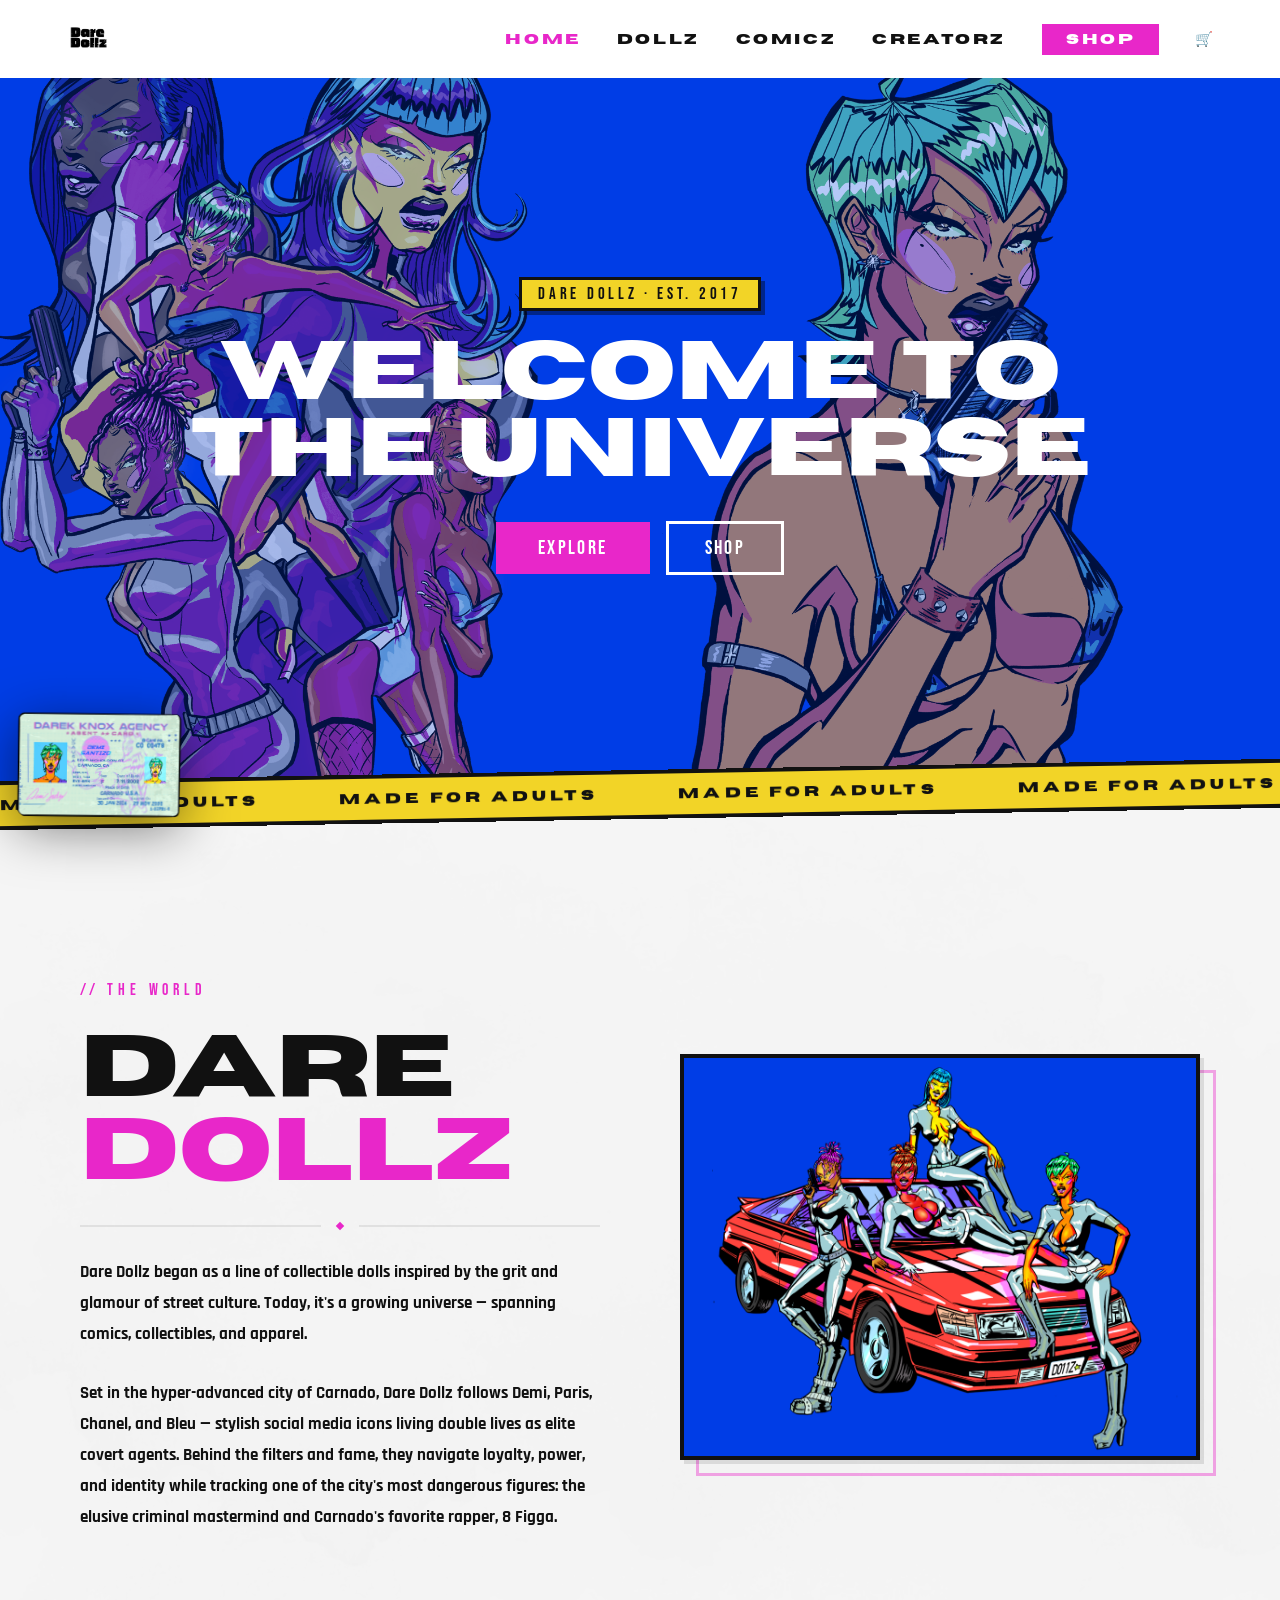
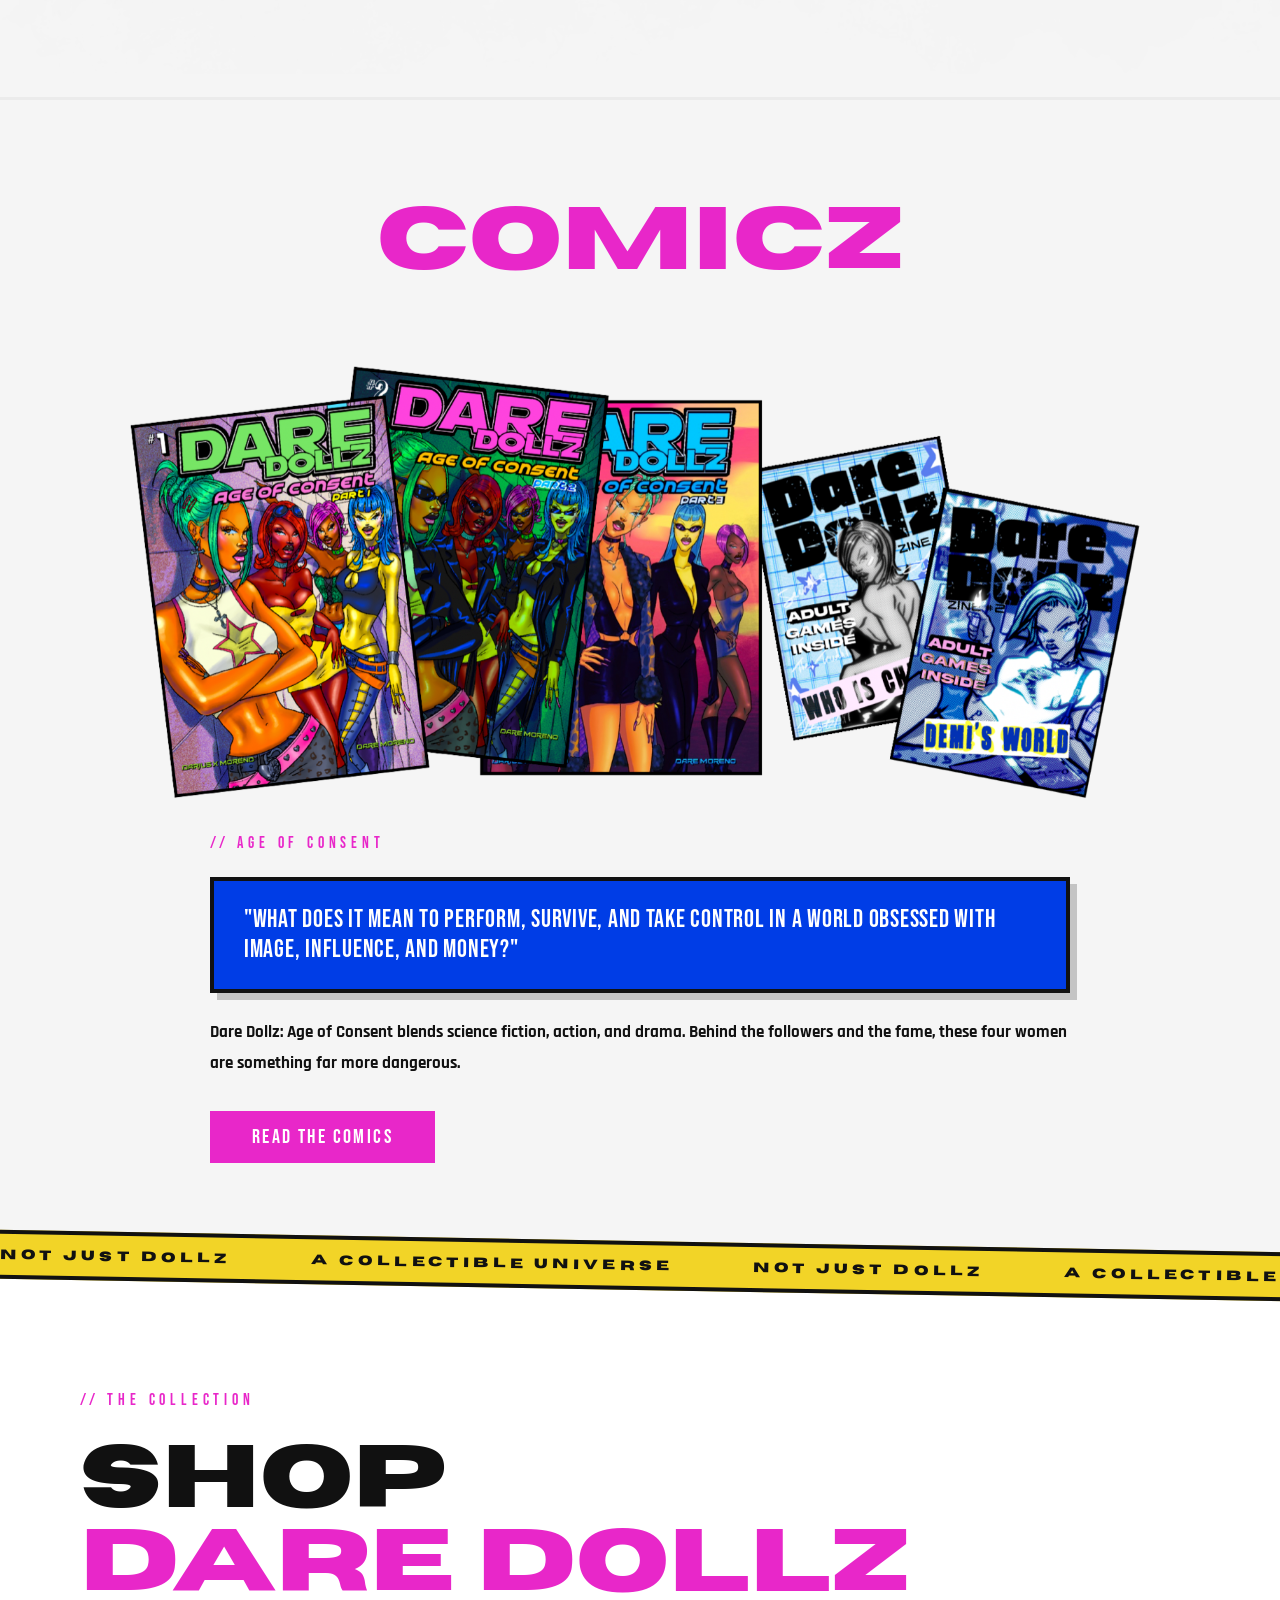
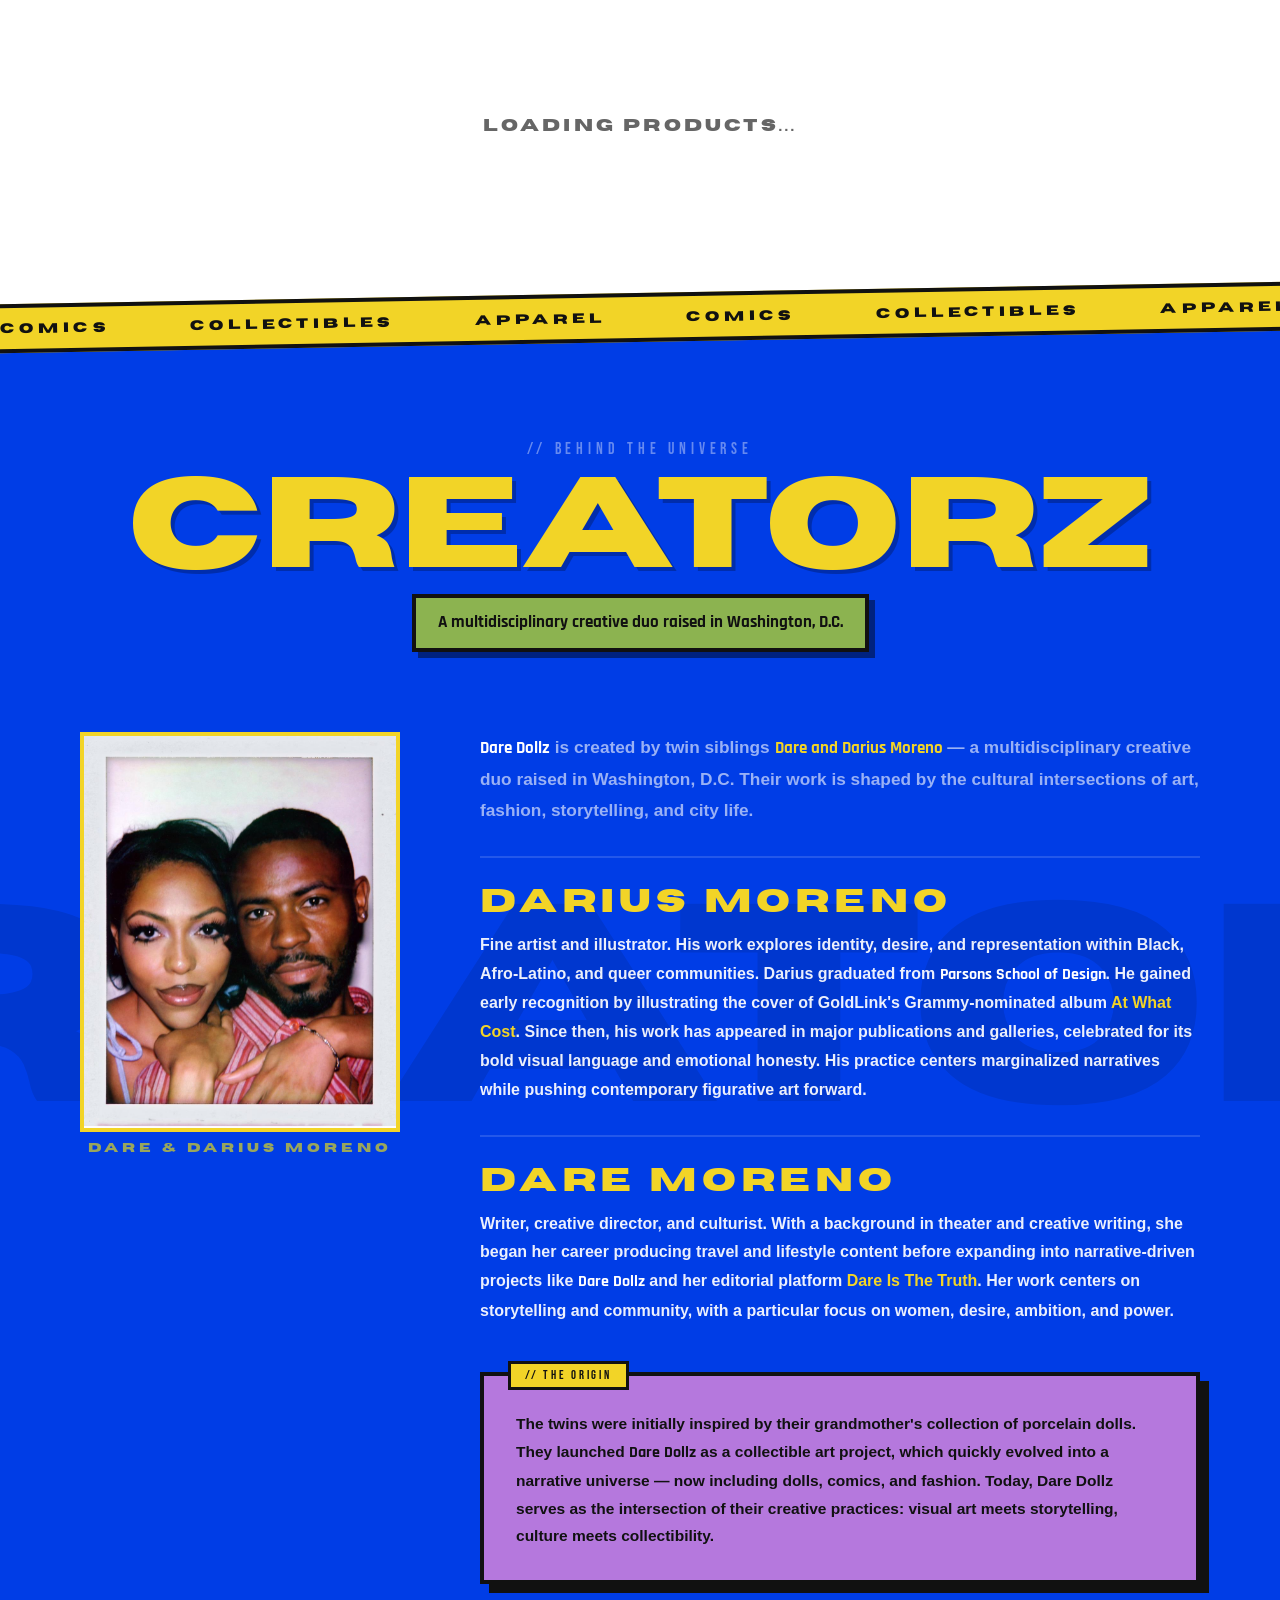
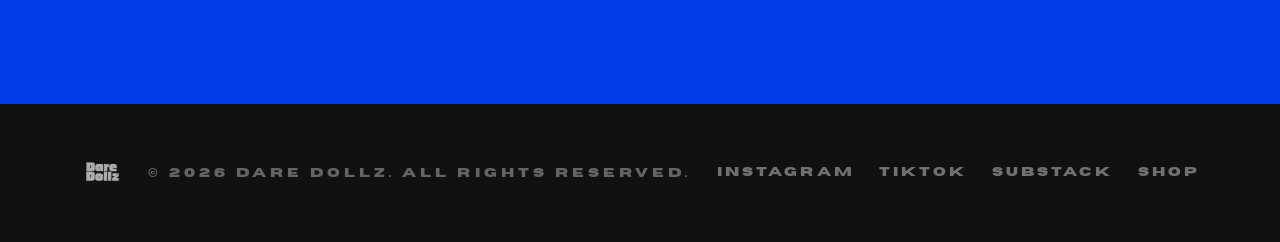
==== commit 1513002c: "Add product detail modal with variants; restyle landing & hero; content polish - Product cards now o" ====
--- a/home.html
+++ b/home.html
@@ -6,7 +6,7 @@
   <meta name="description" content="Dare Dollz — Collectibles, Comics & Apparel. A universe set in the hyper-advanced city of Carnado.">
   <title>DARE DOLLZ</title>
   <link rel="icon" type="image/png" href="assets/images/logo2.png">
-  <link rel="stylesheet" href="css/style.css?v=17">
+  <link rel="stylesheet" href="css/style.css?v=39">
 </head>
 <body>
 
@@ -23,7 +23,7 @@
     <ul class="nav-links">
       <li><a href="#hero">Home</a></li>
       <li><a href="#about">Dollz</a></li>
-      <li><a href="#comics">Comics</a></li>
+      <li><a href="#comics">Comicz</a></li>
       <li><a href="#creatorz">Creatorz</a></li>
       <li><a href="https://daredollz95.myshopify.com" target="_blank" rel="noopener" class="nav-shop">Shop</a></li>
       <li><a href="#" id="cart-toggle" class="nav-cart" aria-label="Cart">&#x1f6d2;<span id="cart-count" class="cart-count">0</span></a></li>
@@ -32,16 +32,16 @@
 
   <!-- ══════════════ HERO ══════════════ -->
   <section id="hero" class="hero">
-    <div class="hero-inner">
-      <div class="hero-copy">
-        <p class="hero-kicker">Carnado Universe · Est. 2024</p>
-        <h1 class="hero-headline">Welcome to<br>the Universe</h1>
-        <div class="hero-cta">
-          <a href="#about" class="btn btn-primary">Explore</a>
-          <a href="https://daredollz95.myshopify.com" target="_blank" rel="noopener" class="btn btn-outline">Shop</a>
-        </div>
-      </div>
-      <img src="assets/images/cv-car.png" alt="The Dare Dollz" class="hero-pic">
+    <img src="assets/images/hero-squad.png" alt="" class="hero-char hero-char-left"  aria-hidden="true">
+    <img src="assets/images/hero-demi.png"  alt="" class="hero-char hero-char-right" aria-hidden="true">
+
+    <div class="hero-copy">
+      <p class="hero-kicker">Dare Dollz · Est. 2017</p>
+      <h1 class="hero-headline">Welcome to<br>the Universe</h1>
+      <div class="hero-cta">
+        <a href="#about" class="btn btn-primary">Explore</a>
+        <a href="https://daredollz95.myshopify.com" target="_blank" rel="noopener" class="btn btn-outline">Shop</a>
+      </div>
     </div>
   </section>
 
@@ -77,24 +77,18 @@
           </div>
 
           <p class="body-text reveal reveal-delay-2">
-            <strong>Dare Dollz</strong> began as a line of collectible dolls inspired by the grit, glamour, and contradictions of street culture. Today, it's a growing universe — spanning comics, collectibles, and apparel.
+            <strong>Dare Dollz</strong> began as a line of collectible dolls inspired by the grit and glamour of street culture. Today, it's a growing universe — spanning comics, collectibles, and apparel.
           </p>
 
           <p class="body-text reveal reveal-delay-3">
             Set in the hyper-advanced city of <strong>Carnado</strong>, Dare Dollz follows <strong>Demi, Paris, Chanel, and Bleu</strong> — stylish social media icons living double lives as elite covert agents. Behind the filters and fame, they navigate loyalty, power, and identity while tracking one of the city's most dangerous figures: the elusive criminal mastermind and Carnado's favorite rapper, <strong>8 Figga</strong>.
           </p>
 
-          <div class="tag-row reveal reveal-delay-3">
-            <span class="tag tag-pink">Sci-Fi</span>
-            <span class="tag tag-yellow">Action</span>
-            <span class="tag tag-blue">Drama</span>
-            <span class="tag tag-purple">Street Culture</span>
-          </div>
         </div>
 
         <!-- Image -->
         <div class="about-img-wrap reveal reveal-delay-1">
-          <img src="assets/images/dollbanner.jpg" alt="Dare Dollz collectible dolls" class="about-img">
+          <img src="assets/images/cv-car.png" alt="The Dare Dollz" class="about-img">
         </div>
       </div>
     </div>
@@ -104,8 +98,7 @@
       <div class="comic-inner comic-stacked">
 
         <div class="comic-title reveal">
-          <p class="section-label" style="color: var(--pink);">// The Comics</p>
-          <h2 class="section-title">THE <span class="accent">COMIC BOOK</span></h2>
+          <h2 class="section-title"><span class="accent">COMICZ</span></h2>
         </div>
 
         <img src="assets/images/comic-covers.png" alt="Dare Dollz: Age of Consent — comic covers & zines" class="comic-covers reveal">
@@ -118,14 +111,9 @@
           </blockquote>
 
           <p class="body-text reveal reveal-delay-2">
-            <span style="color: var(--blue); font-weight: 700;">Dare Dollz: Age of Consent</span> blends science fiction, action, and drama. Behind the followers and the fame, these four women are something far more dangerous.
+            <span style="color: #111; font-weight: 700;">Dare Dollz: Age of Consent</span> blends science fiction, action, and drama. Behind the followers and the fame, these four women are something far more dangerous.
           </p>
 
-          <div class="tag-row reveal reveal-delay-2">
-            <span class="tag tag-pink">Comics</span>
-            <span class="tag tag-yellow">Collectibles</span>
-            <span class="tag tag-blue">Apparel</span>
-          </div>
 
           <a href="http://paperturn-view.com/us/dare-dollz/dare-dollz-age-of-consent?pid=Mjc276345&v=1.45" target="_blank" rel="noopener" class="btn btn-primary reveal reveal-delay-3" style="align-self: flex-start; margin-top: 8px;">
             Read the Comics
@@ -176,6 +164,37 @@
     </div>
   </aside>
 
+  <!-- ══════════════ PRODUCT DETAIL MODAL ══════════════ -->
+  <div id="product-overlay" class="product-overlay">
+    <div class="product-modal" role="dialog" aria-modal="true" aria-labelledby="pm-title">
+      <button class="pm-close" id="pm-close" aria-label="Close">&times;</button>
+
+      <div class="pm-media">
+        <img id="pm-img" class="pm-img" alt="">
+      </div>
+
+      <div class="pm-info">
+        <h2 class="pm-title" id="pm-title"></h2>
+        <p class="pm-price" id="pm-price"></p>
+
+        <div class="pm-options" id="pm-options"></div>
+
+        <div class="pm-qty-row">
+          <p class="pm-option-label">Quantity</p>
+          <div class="pm-qty">
+            <button type="button" class="pm-qty-btn" id="pm-qty-minus" aria-label="Decrease quantity">-</button>
+            <span id="pm-qty-value" class="pm-qty-value">1</span>
+            <button type="button" class="pm-qty-btn" id="pm-qty-plus" aria-label="Increase quantity">+</button>
+          </div>
+        </div>
+
+        <button type="button" class="btn btn-primary pm-atc" id="pm-atc">Add to Cart</button>
+
+        <div class="pm-desc" id="pm-desc"></div>
+      </div>
+    </div>
+  </div>
+
   <!-- ── CAUTION TAPE ── -->
   <div class="marquee-tape" aria-hidden="true">
     <div class="marquee-inner">
@@ -191,8 +210,8 @@
       <div class="creatorz-head">
         <p class="section-label reveal" style="color: rgba(255,255,255,0.4);">// Behind the Universe</p>
         <h2 class="creatorz-title reveal reveal-delay-1">CREATORZ</h2>
-        <p class="body-text reveal reveal-delay-2" style="max-width: 520px; color: rgba(255,255,255,0.55);">
-          A multidisciplinary creative duo raised in Washington, D.C. — where art, fashion, storytelling, and city life converge.
+        <p class="creatorz-greenbox reveal reveal-delay-2">
+          A multidisciplinary creative duo raised in Washington, D.C.
         </p>
       </div>
 
@@ -201,8 +220,8 @@
 
         <!-- Photo -->
         <div class="bio-photo-wrap reveal">
-          <img src="assets/images/bio.jpg" alt="Darius and Dare Moreno" class="bio-photo">
-          <p class="bio-photo-caption">Darius &amp; Dare Moreno</p>
+          <img src="assets/images/bio.jpg" alt="Dare and Darius Moreno" class="bio-photo">
+          <p class="bio-photo-caption">Dare &amp; Darius Moreno</p>
         </div>
 
         <!-- Bios -->
@@ -210,7 +229,7 @@
 
           <p class="body-text reveal" style="color: rgba(255,255,255,0.6);">
             <strong style="color:#fff;">Dare Dollz</strong> is created by twin siblings
-            <strong style="color: var(--yellow);">Darius and Dare Moreno</strong> — a multidisciplinary creative duo raised in Washington, D.C. Their work is shaped by the cultural intersections of art, fashion, storytelling, and city life.
+            <strong style="color: var(--yellow);">Dare and Darius Moreno</strong> — a multidisciplinary creative duo raised in Washington, D.C. Their work is shaped by the cultural intersections of art, fashion, storytelling, and city life.
           </p>
 
           <div class="creator-block reveal reveal-delay-1">
@@ -229,17 +248,10 @@
 
           <div class="origin-box reveal reveal-delay-3">
             <p>
-              The twins were initially inspired by their grandmother's collection of porcelain dolls. They launched <strong style="color:#fff;">Dare Dollz</strong> as a collectible art project, which quickly evolved into a narrative universe — now including dolls, comics, and fashion. Today, Dare Dollz serves as the intersection of their creative practices: visual art meets storytelling, culture meets collectibility.
+              The twins were initially inspired by their grandmother's collection of porcelain dolls. They launched <strong style="color:#111;">Dare Dollz</strong> as a collectible art project, which quickly evolved into a narrative universe — now including dolls, comics, and fashion. Today, Dare Dollz serves as the intersection of their creative practices: visual art meets storytelling, culture meets collectibility.
             </p>
           </div>
 
-          <div class="tag-row reveal reveal-delay-3">
-            <span class="tag tag-yellow">Washington D.C.</span>
-            <span class="tag tag-blue">Fine Art</span>
-            <span class="tag tag-pink">Fashion</span>
-            <span class="tag tag-purple">Storytelling</span>
-            <span class="tag tag-green">Comics</span>
-          </div>
 
         </div>
       </div>
@@ -249,7 +261,7 @@
   <!-- ══════════════ FOOTER ══════════════ -->
   <footer class="footer">
     <img src="assets/images/logo-dare.png" alt="Dare Dollz" class="footer-logo">
-    <p class="footer-copy">&copy; 2025 Dare Dollz. All Rights Reserved.</p>
+    <p class="footer-copy">&copy; <span id="footer-year">2025</span> Dare Dollz. All Rights Reserved.</p>
     <div class="footer-links">
       <a href="https://www.instagram.com/daredollz/" target="_blank" rel="noopener">Instagram</a>
       <a href="https://www.tiktok.com/@daredollz" target="_blank" rel="noopener">TikTok</a>
@@ -282,9 +294,9 @@
 
   <!-- Shopify Buy SDK -->
   <script src="https://sdks.shopifycdn.com/buy-button/latest/buy-button-storefront.min.js"></script>
-  <script src="js/shopify.js"></script>
-  <script src="js/main.js"></script>
-  <script src="js/id-float.js"></script>
-  <script src="js/modal.js"></script>
+  <script src="js/shopify.js?v=18"></script>
+  <script src="js/main.js?v=39"></script>
+  <script src="js/id-float.js?v=18"></script>
+  <script src="js/modal.js?v=18"></script>
 </body>
 </html>
--- a/css/style.css
+++ b/css/style.css
@@ -105,6 +105,8 @@
   font-weight: 400;
 }
 .body-text strong { color: var(--blue); font-weight: 700; }
+.about .body-text { color: #111; font-weight: 700; }
+.about .body-text strong { color: #111; }
 
 /* Buttons */
 .btn {
@@ -171,10 +173,11 @@
   white-space: nowrap;
   padding: 10px 0;
   transform: rotate(-1deg);
-  margin: -8px -20px;
+  margin: -22px -40px;
   position: relative;
   z-index: 20;
-  box-shadow: 0 2px 8px rgba(0,0,0,0.15);
+  border-top: 4px solid #111;
+  border-bottom: 4px solid #111;
 }
 .marquee-tape.tape-reverse {
   transform: rotate(1deg);
@@ -298,24 +301,37 @@
 /* ── HERO ── */
 .hero {
   position: relative;
-  min-height: 74vh;
+  min-height: 88vh;
   background: var(--blue);
   display: flex;
   align-items: center;
   justify-content: center;
   overflow: hidden;
   padding: 120px 48px 60px;
-  border-bottom: 5px solid #111;
-}
-.hero-inner {
-  width: 100%;
-  max-width: 1260px;
-  display: grid;
-  grid-template-columns: 0.78fr 1.22fr;
-  gap: 32px;
-  align-items: center;
-}
-.hero-copy { display: flex; flex-direction: column; align-items: flex-start; gap: 24px; }
+}
+.hero-char {
+  position: absolute;
+  bottom: 0;
+  height: 88vh;
+  object-fit: contain;
+  object-position: bottom;
+  pointer-events: none;
+  user-select: none;
+  z-index: 1;
+  filter: grayscale(0.5);
+  opacity: 0.72;
+}
+.hero-char-left  { left: -2%; }
+.hero-char-right { right: 5%; }
+.hero-copy {
+  position: relative;
+  z-index: 5;
+  display: flex;
+  flex-direction: column;
+  align-items: center;
+  text-align: center;
+  gap: 24px;
+}
 .hero-kicker {
   font-family: var(--font-condensed);
   font-size: 1.05rem;
@@ -344,13 +360,12 @@
   filter: drop-shadow(8px 8px 0 rgba(0,0,0,0.28));
 }
 @media (max-width: 768px) {
-  .hero { min-height: auto; padding: 110px 22px 50px; }
-  .hero-inner { grid-template-columns: 1fr; gap: 24px; }
-  .hero-copy { align-items: stretch; }
-  .hero-kicker { align-self: flex-start; }
-  .hero-cta { width: 100%; gap: 12px; }
-  .hero-cta .btn { flex: 1; text-align: center; }
-  .hero-pic { max-height: 46vh; margin: 0 auto; }
+  .hero { min-height: 88vh; padding: 110px 22px 50px; }
+  .hero-char { height: 52vh; opacity: 0.72; filter: grayscale(0.5); }
+  .hero-char-left  { left: -18%; }
+  .hero-char-right { right: -18%; }
+  .hero-cta { gap: 12px; }
+  .hero-cta .btn { text-align: center; }
 }
 
 .hero-bg-right {
@@ -509,18 +524,13 @@
   opacity: 0.4;
   z-index: 0;
 }
-.about-img-wrap::after {
-  content: 'DARE DOLLZ: AGE OF CONSENT';
-  position: absolute;
-  bottom: -36px; right: 0;
-  font-family: var(--font-display);
-  font-size: 0.65rem;
-  letter-spacing: 0.4em;
-  color: var(--gray-mid);
-}
 .about-img {
   position: relative;
   z-index: 1;
+  display: block;
+  width: 100%;
+  background: var(--blue);
+  border: 4px solid #111;
   filter: drop-shadow(4px 4px 0 rgba(0,0,0,0.1));
 }
 
@@ -687,6 +697,14 @@
   background: var(--white);
   border: 2px solid rgba(0,0,0,0.06);
   transition: border-color var(--transition), transform var(--transition), box-shadow var(--transition);
+  /* reset: card is now a <button> */
+  display: block;
+  width: 100%;
+  padding: 0;
+  text-align: left;
+  font: inherit;
+  color: inherit;
+  cursor: pointer;
 }
 .product-card:hover {
   border-color: var(--pink);
@@ -697,6 +715,19 @@
   aspect-ratio: 1;
   overflow: hidden;
   background: var(--gray-light);
+  position: relative;
+}
+.product-badge {
+  position: absolute;
+  top: 10px; left: 10px;
+  font-family: var(--font-condensed);
+  letter-spacing: 0.14em;
+  text-transform: uppercase;
+  font-size: 0.72rem;
+  background: var(--black);
+  color: var(--white);
+  padding: 4px 10px;
+  border: 2px solid var(--black);
 }
 .product-img {
   width: 100%; height: 100%;
@@ -726,14 +757,150 @@
   color: var(--pink);
   letter-spacing: 0.06em;
 }
-.product-atc {
-  margin-top: 8px;
-  font-size: 0.82rem;
-  padding: 10px 24px;
-}
-.product-atc:disabled {
-  opacity: 0.4;
-  cursor: not-allowed;
+.product-view {
+  margin-top: 6px;
+  font-family: var(--font-condensed);
+  letter-spacing: 0.16em;
+  text-transform: uppercase;
+  font-size: 0.78rem;
+  color: var(--gray-mid);
+  transition: color var(--transition);
+}
+.product-card:hover .product-view { color: var(--pink); }
+
+/* ── PRODUCT DETAIL MODAL ── */
+.product-overlay {
+  position: fixed;
+  inset: 0;
+  background: rgba(0,0,0,0.6);
+  display: flex;
+  align-items: center;
+  justify-content: center;
+  padding: 24px;
+  z-index: 1100;
+  opacity: 0;
+  visibility: hidden;
+  transition: opacity 0.25s ease, visibility 0.25s ease;
+}
+.product-overlay.open { opacity: 1; visibility: visible; }
+.product-modal {
+  position: relative;
+  width: 100%;
+  max-width: 720px;
+  max-height: 86vh;
+  overflow-y: auto;
+  background: var(--white);
+  border: 5px solid var(--black);
+  box-shadow: 12px 12px 0 var(--pink);
+  display: grid;
+  grid-template-columns: 1fr 1fr;
+  transform: translateY(16px);
+  transition: transform 0.3s cubic-bezier(0.16,1,0.3,1);
+}
+.product-overlay.open .product-modal { transform: translateY(0); }
+.pm-close {
+  position: absolute;
+  top: 8px; right: 14px;
+  background: none; border: none;
+  font-size: 2.2rem; line-height: 1;
+  cursor: pointer; color: var(--black);
+  z-index: 2;
+}
+.pm-media {
+  background: var(--gray-light);
+  border-right: 4px solid var(--black);
+}
+.pm-img {
+  width: 100%; height: 100%;
+  object-fit: cover;
+  display: block;
+}
+.pm-info {
+  padding: 34px 30px 30px;
+  display: flex;
+  flex-direction: column;
+  gap: 14px;
+}
+.pm-title {
+  font-family: var(--font-display);
+  font-size: clamp(1.6rem, 4vw, 2.2rem);
+  line-height: 0.98;
+  color: var(--black);
+}
+.pm-price {
+  font-family: var(--font-display);
+  font-size: 1.3rem;
+  color: var(--pink);
+  letter-spacing: 0.04em;
+}
+.pm-options { display: flex; flex-direction: column; gap: 14px; }
+.pm-option-label {
+  font-family: var(--font-condensed);
+  letter-spacing: 0.18em;
+  text-transform: uppercase;
+  font-size: 0.78rem;
+  color: var(--gray-dark);
+  margin-bottom: 8px;
+}
+.pm-option-values { display: flex; flex-wrap: wrap; gap: 8px; }
+.pm-swatch {
+  font-family: var(--font-condensed);
+  letter-spacing: 0.06em;
+  text-transform: uppercase;
+  font-size: 0.85rem;
+  padding: 8px 16px;
+  background: var(--white);
+  border: 2px solid var(--black);
+  color: var(--black);
+  cursor: pointer;
+  transition: all var(--transition);
+}
+.pm-swatch:hover { background: var(--yellow); }
+.pm-swatch.selected {
+  background: var(--black);
+  color: var(--white);
+}
+.pm-qty-row { display: flex; flex-direction: column; gap: 0; }
+.pm-qty {
+  display: inline-flex;
+  align-items: center;
+  border: 2px solid var(--black);
+  width: fit-content;
+}
+.pm-qty-btn {
+  background: var(--white);
+  border: none;
+  font-size: 1.2rem;
+  line-height: 1;
+  width: 38px; height: 38px;
+  cursor: pointer;
+  color: var(--black);
+  transition: background var(--transition);
+}
+.pm-qty-btn:hover { background: var(--yellow); }
+.pm-qty-value {
+  font-family: var(--font-condensed);
+  font-size: 1.05rem;
+  min-width: 44px;
+  text-align: center;
+  border-left: 2px solid var(--black);
+  border-right: 2px solid var(--black);
+  padding: 8px 0;
+}
+.pm-atc { width: 100%; text-align: center; margin-top: 4px; }
+.pm-atc:disabled { opacity: 0.4; cursor: not-allowed; }
+.pm-desc {
+  font-family: var(--font-body);
+  font-size: 0.95rem;
+  line-height: 1.6;
+  color: var(--gray-dark);
+  border-top: 2px solid rgba(0,0,0,0.08);
+  padding-top: 14px;
+}
+.pm-desc p { margin-bottom: 8px; }
+@media (max-width: 720px) {
+  .product-modal { grid-template-columns: 1fr; }
+  .pm-media { border-right: none; border-bottom: 4px solid var(--black); aspect-ratio: 1; }
 }
 
 /* ── CREATORZ ── */
@@ -812,20 +979,57 @@
 .creator-bio {
   font-size: 1rem;
   line-height: 1.8;
-  color: rgba(255,255,255,0.8);
+  color: rgba(255,255,255,0.92);
+  font-weight: 600;
 }
 .creator-bio strong { color: var(--white); }
 .creator-bio em { color: var(--yellow); font-style: normal; }
 
 .origin-box {
-  background: rgba(0,0,0,0.2);
-  border: 2px solid var(--yellow);
-  padding: 26px 30px;
+  position: relative;
+  background: var(--purple);
+  border: 4px solid #111;
+  box-shadow: 9px 9px 0 #111;
+  padding: 34px 32px 30px;
+  margin-top: 16px;
+}
+.origin-box::before {
+  content: '// THE ORIGIN';
+  position: absolute;
+  top: -15px; left: 24px;
+  background: var(--yellow);
+  color: #111;
+  font-family: var(--font-condensed);
+  letter-spacing: 0.22em;
+  font-size: 0.78rem;
+  padding: 4px 14px;
+  border: 3px solid #111;
 }
 .origin-box p {
   font-size: 0.97rem;
   line-height: 1.8;
-  color: rgba(255,255,255,0.7);
+  color: #111;
+  font-weight: 600;
+}
+
+/* Creatorz intro paragraph (inline color set in markup) */
+.creatorz .body-text { font-weight: 600; }
+
+.creatorz-greenbox {
+  display: block;
+  align-self: center;
+  margin: 0 auto;
+  text-align: center;
+  font-family: var(--font-body);
+  font-size: 1.05rem;
+  line-height: 1.5;
+  font-weight: 700;
+  color: #111;
+  background: var(--green);
+  border: 4px solid #111;
+  padding: 12px 22px;
+  max-width: 520px;
+  box-shadow: 6px 6px 0 rgba(0,0,0,0.45);
 }
 
 /* ── CART DRAWER ── */
@@ -1195,7 +1399,7 @@
 }
 
 /* ══════════════ LANDING / ENTER SPLASH ══════════════ */
-.landing-body { background: #68cafe; overflow: hidden; }
+.landing-body { background: #111111; overflow: hidden; }
 
 .landing {
   position: relative;
@@ -1214,12 +1418,14 @@
   height: 94vh;
   object-fit: contain;
   object-position: bottom;
-  pointer-events: none;
   user-select: none;
   z-index: 1;
-}
+  filter: grayscale(1);
+  transition: filter 0.4s ease;
+}
+.landing-char:hover { filter: grayscale(0); }
 .landing-left  { left: -2%; }
-.landing-right { right: -2%; }
+.landing-right { right: 5%; }
 
 .landing-center {
   position: relative;
@@ -1236,25 +1442,25 @@
   display: inline-block;
   background: var(--yellow);
   border: 5px solid #111;
-  padding: 10px 18px;
+  padding: 10px 18px 4px;
   transform: rotate(-4deg);
   box-shadow: 9px 9px 0 rgba(0,0,0,0.55);
   transition: transform 0.2s ease;
 }
 .landing-logo-box:hover { transform: rotate(-4deg) scale(1.03); }
-.landing-logo-box img { height: clamp(130px, 20vw, 230px); display: block; }
+.landing-logo-box img { height: clamp(120px, 17vw, 200px); display: block; margin: 0 auto; }
 
 /* Grey pill tagline */
 .landing-tagline {
   font-family: var(--font-condensed);
-  font-size: clamp(1.1rem, 2.8vw, 1.9rem);
+  font-size: clamp(0.8rem, 1.8vw, 1.15rem);
   letter-spacing: 0.05em;
   text-transform: uppercase;
-  color: #1a1a1a;
-  background: #b6bcc6;
-  border: 4px solid #111;
+  color: #111;
+  background: #ffffff;
+  border: 3px solid #111;
   border-radius: 44px;
-  padding: 7px 28px;
+  padding: 5px 22px;
   box-shadow: 4px 4px 0 rgba(0,0,0,0.4);
 }
 
@@ -1263,21 +1469,21 @@
   font-size: clamp(0.85rem, 1.6vw, 1.1rem);
   letter-spacing: 0.16em;
   text-transform: uppercase;
-  color: #111;
+  color: #e8e8e8;
 }
 
 /* Pink ENTER button */
 .landing-enter {
   font-family: var(--font-display);
-  font-size: clamp(2.2rem, 6vw, 4rem);
+  font-size: clamp(1.5rem, 3.6vw, 2.4rem);
   letter-spacing: 0.04em;
   text-transform: uppercase;
   color: #111;
   background: var(--pink);
-  border: 5px solid #111;
-  padding: 8px 56px 4px;
+  border: 4px solid #111;
+  padding: 6px 38px 2px;
   margin-top: 6px;
-  box-shadow: 9px 9px 0 rgba(0,0,0,0.55);
+  box-shadow: 6px 6px 0 rgba(0,0,0,0.55);
   transition: transform 0.12s ease, box-shadow 0.12s ease;
 }
 .landing-enter:hover  { transform: translate(-2px,-2px); box-shadow: 12px 12px 0 rgba(0,0,0,0.6); }
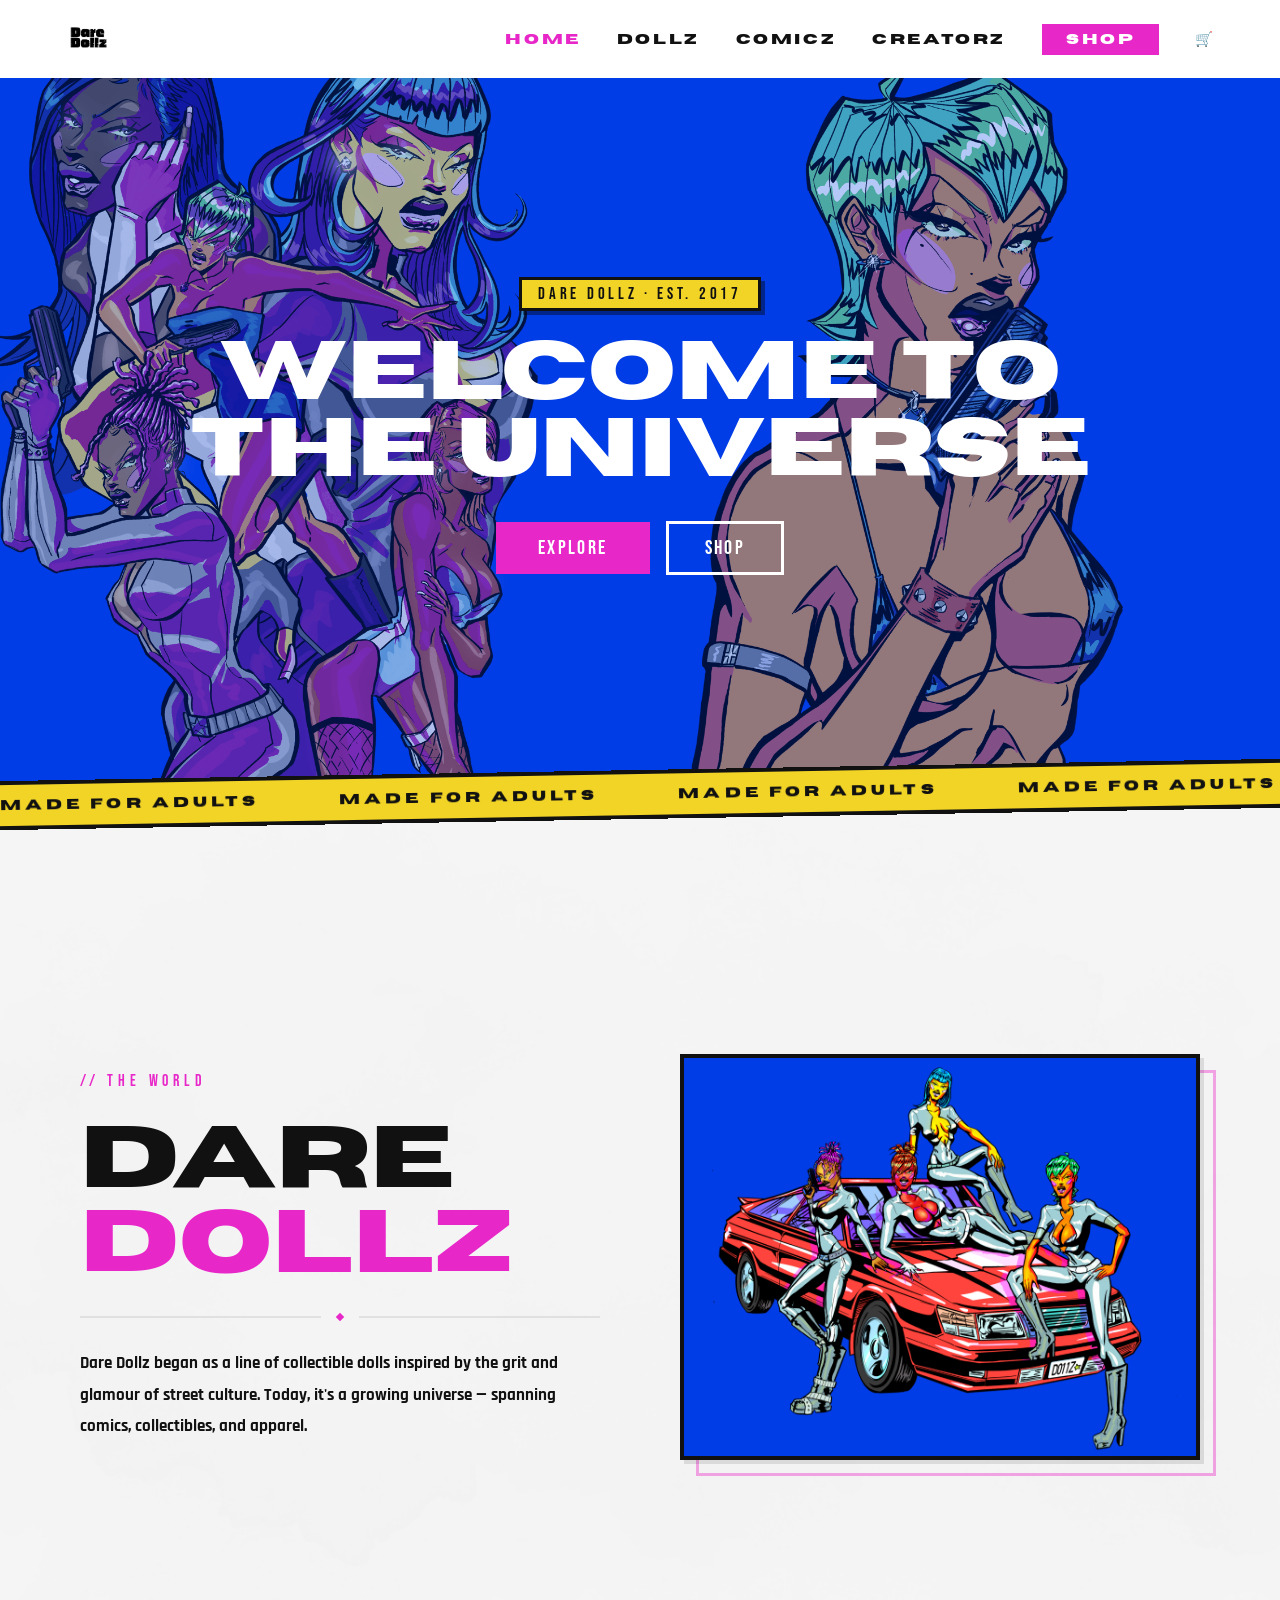
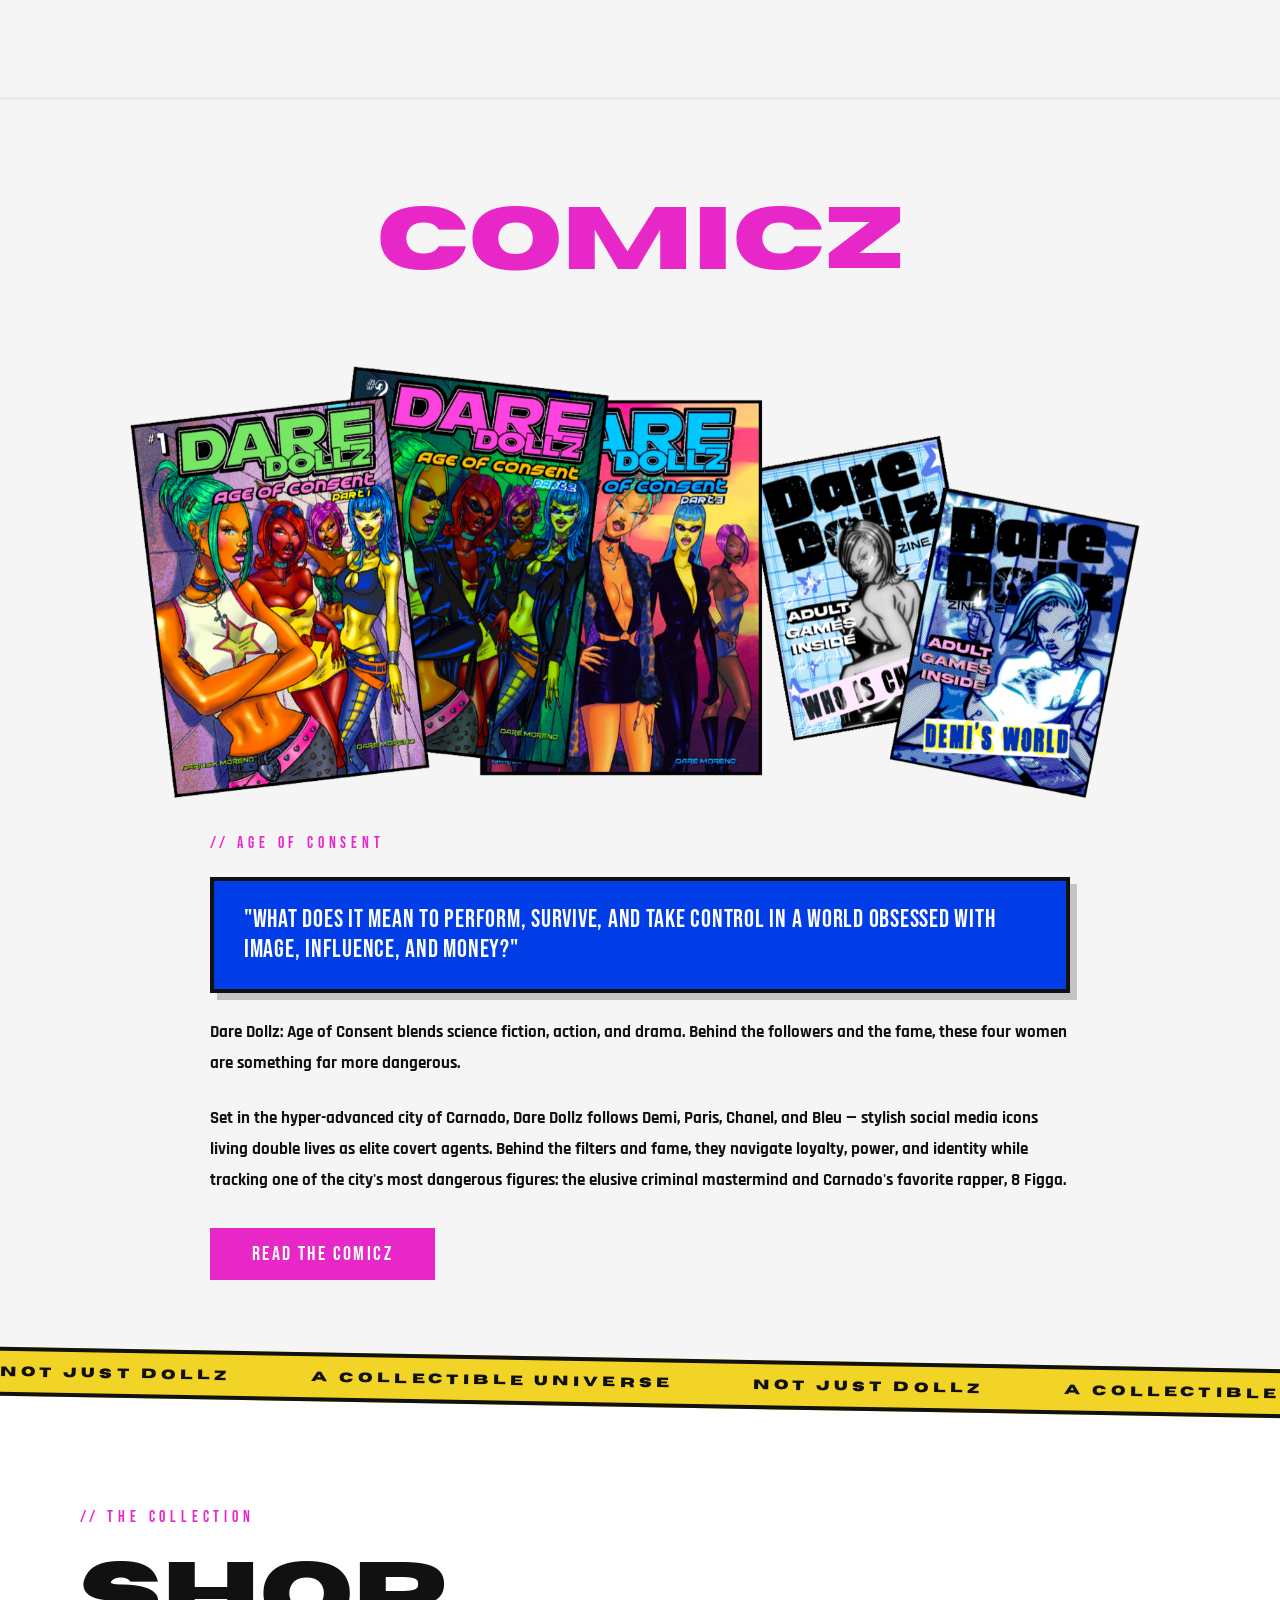
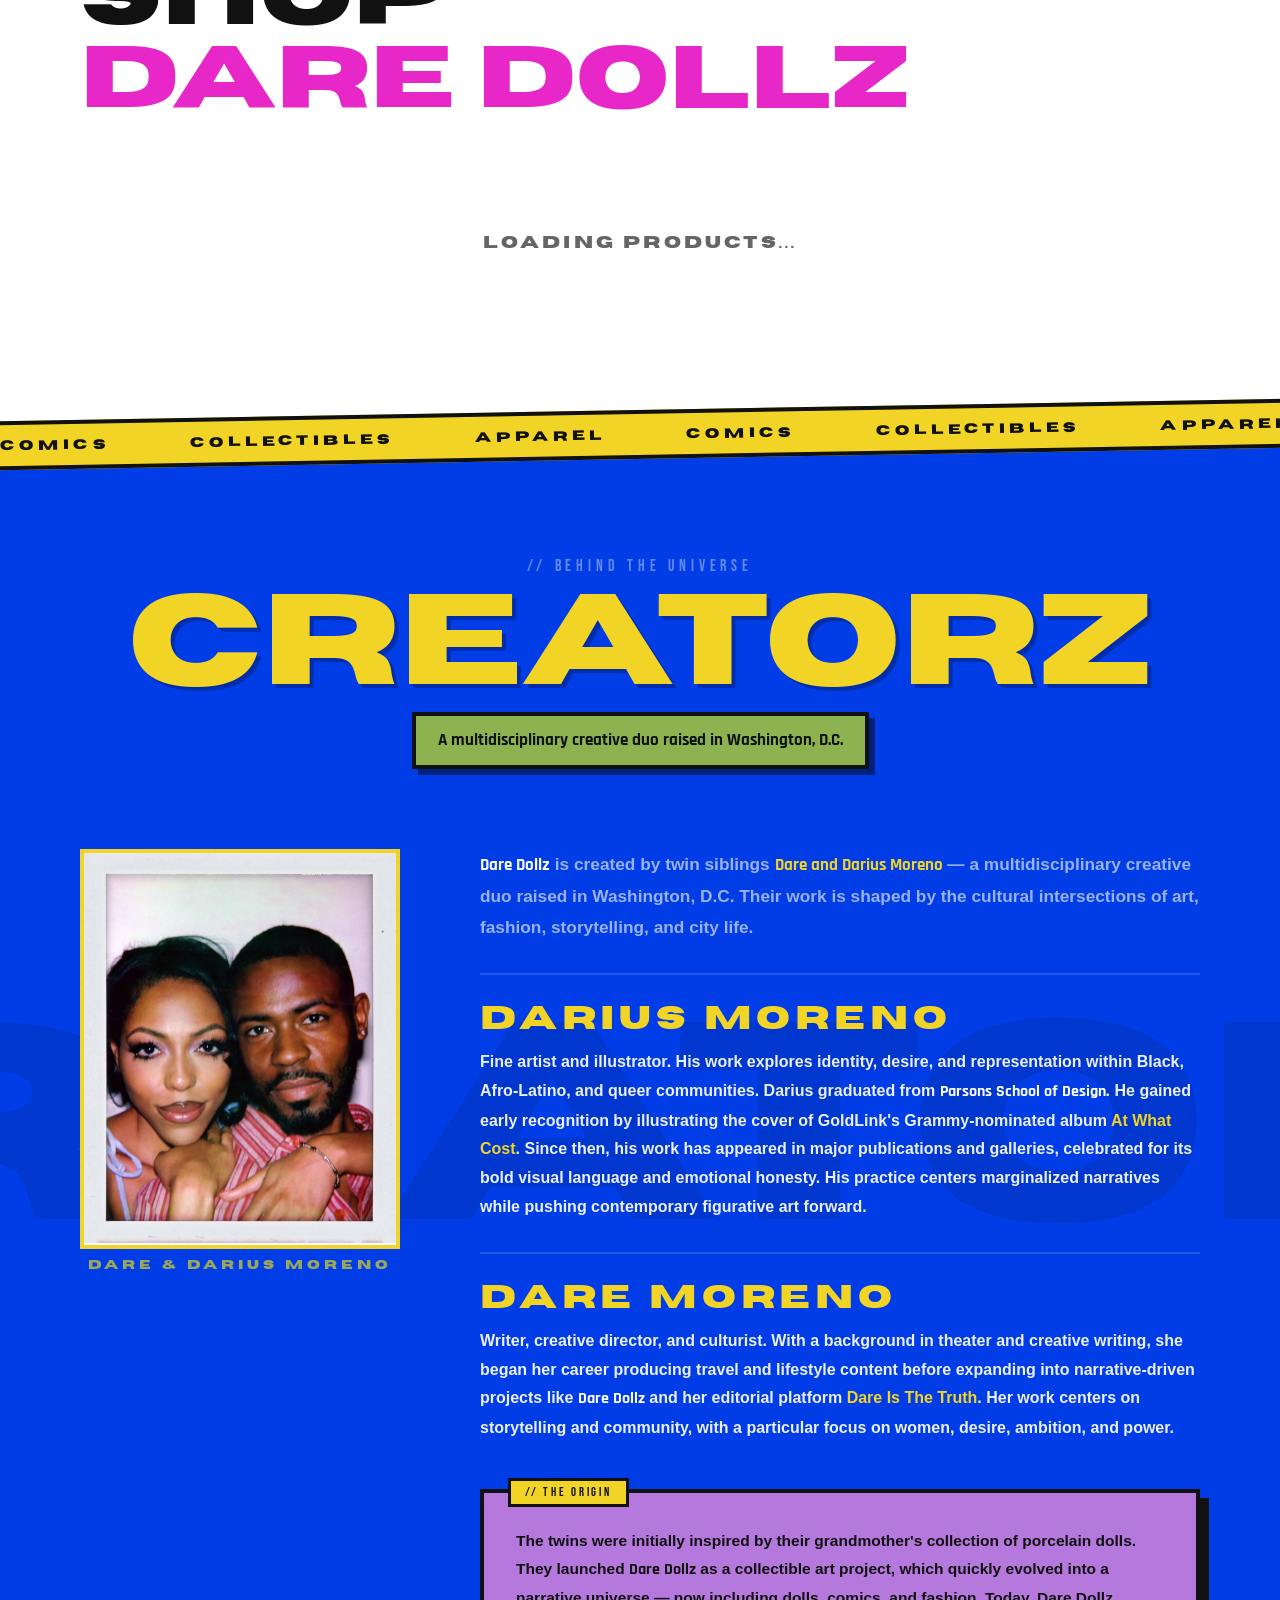
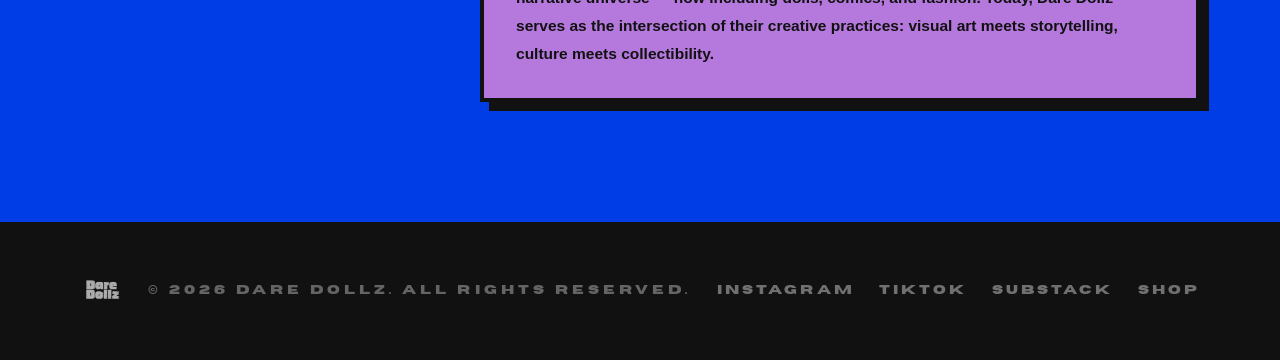
==== commit 851ebf42: "Move Carnado lore into Comicz section, remove floating ID - Relocate the Carnado / Demi, Paris, Chan" ====
--- a/home.html
+++ b/home.html
@@ -80,10 +80,6 @@
             <strong>Dare Dollz</strong> began as a line of collectible dolls inspired by the grit and glamour of street culture. Today, it's a growing universe — spanning comics, collectibles, and apparel.
           </p>
 
-          <p class="body-text reveal reveal-delay-3">
-            Set in the hyper-advanced city of <strong>Carnado</strong>, Dare Dollz follows <strong>Demi, Paris, Chanel, and Bleu</strong> — stylish social media icons living double lives as elite covert agents. Behind the filters and fame, they navigate loyalty, power, and identity while tracking one of the city's most dangerous figures: the elusive criminal mastermind and Carnado's favorite rapper, <strong>8 Figga</strong>.
-          </p>
-
         </div>
 
         <!-- Image -->
@@ -114,9 +110,12 @@
             <span style="color: #111; font-weight: 700;">Dare Dollz: Age of Consent</span> blends science fiction, action, and drama. Behind the followers and the fame, these four women are something far more dangerous.
           </p>
 
+          <p class="body-text reveal reveal-delay-2">
+            Set in the hyper-advanced city of <strong>Carnado</strong>, Dare Dollz follows <strong>Demi, Paris, Chanel, and Bleu</strong> — stylish social media icons living double lives as elite covert agents. Behind the filters and fame, they navigate loyalty, power, and identity while tracking one of the city's most dangerous figures: the elusive criminal mastermind and Carnado's favorite rapper, <strong>8 Figga</strong>.
+          </p>
 
           <a href="http://paperturn-view.com/us/dare-dollz/dare-dollz-age-of-consent?pid=Mjc276345&v=1.45" target="_blank" rel="noopener" class="btn btn-primary reveal reveal-delay-3" style="align-self: flex-start; margin-top: 8px;">
-            Read the Comics
+            Read the Comicz
           </a>
         </div>
       </div>
@@ -269,9 +268,6 @@
       <a href="https://daredollz95.myshopify.com" target="_blank" rel="noopener">Shop</a>
     </div>
   </footer>
-
-  <!-- Floating ID — Darek Knox Agency vibe -->
-  <img src="assets/images/cv-id.png" alt="" class="id-vibe" aria-hidden="true" draggable="false">
 
   <!-- ══════════════ EMAIL / DISCOUNT MODAL ══════════════ -->
   <div id="promo-overlay" class="promo-overlay">
@@ -296,7 +292,6 @@
   <script src="https://sdks.shopifycdn.com/buy-button/latest/buy-button-storefront.min.js"></script>
   <script src="js/shopify.js?v=18"></script>
   <script src="js/main.js?v=39"></script>
-  <script src="js/id-float.js?v=18"></script>
   <script src="js/modal.js?v=18"></script>
 </body>
 </html>
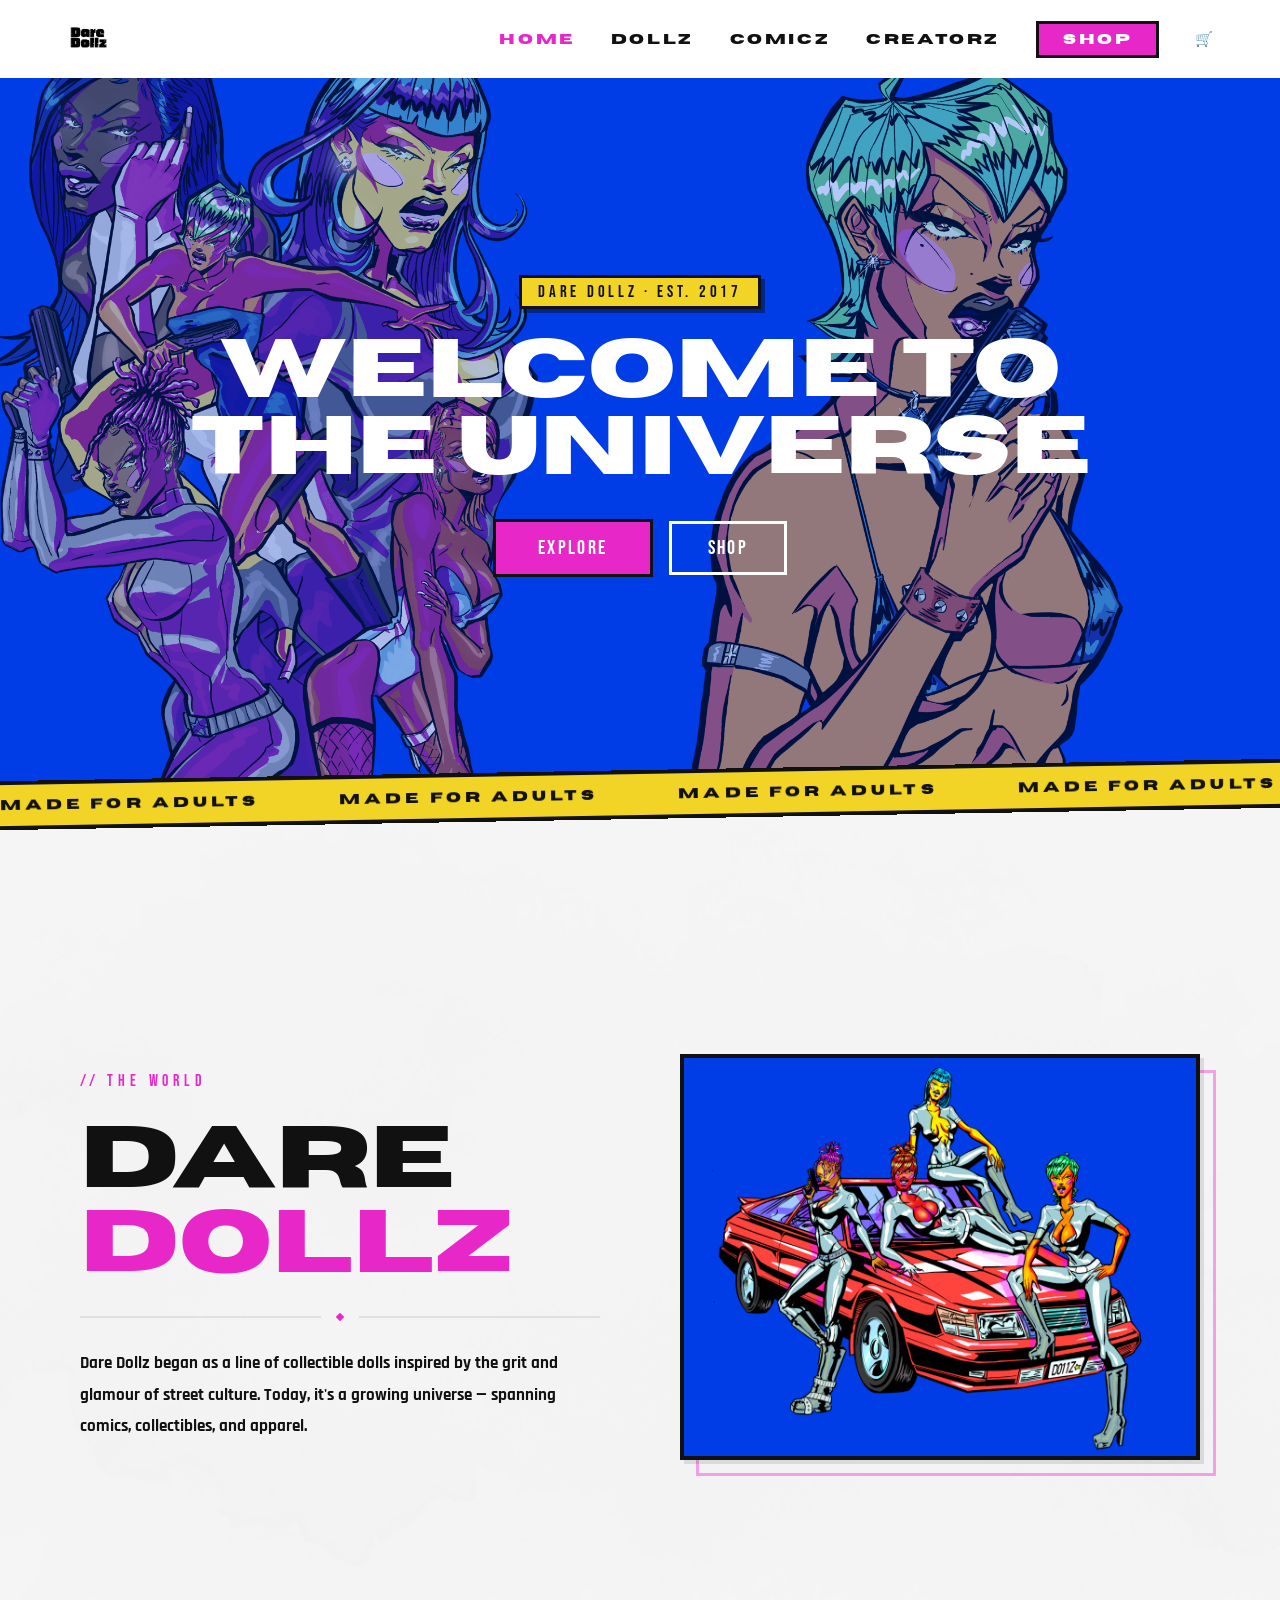
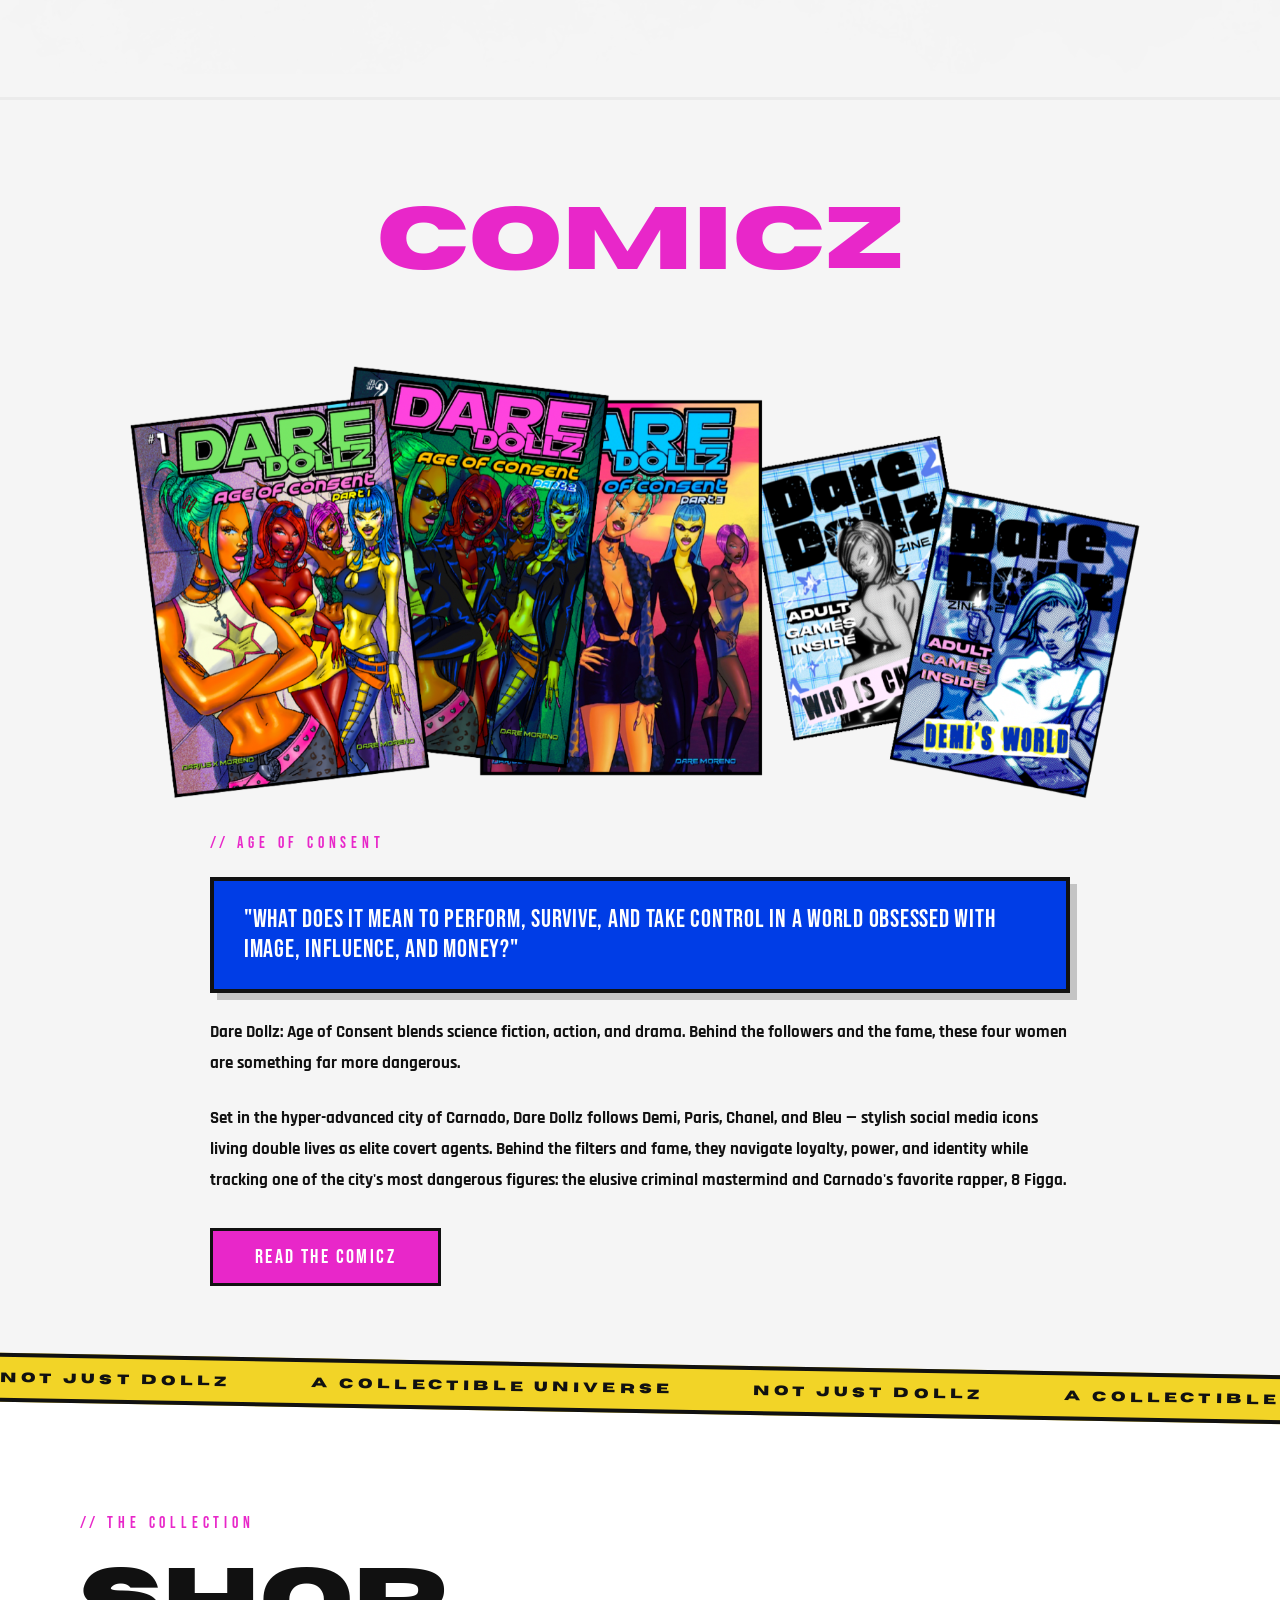
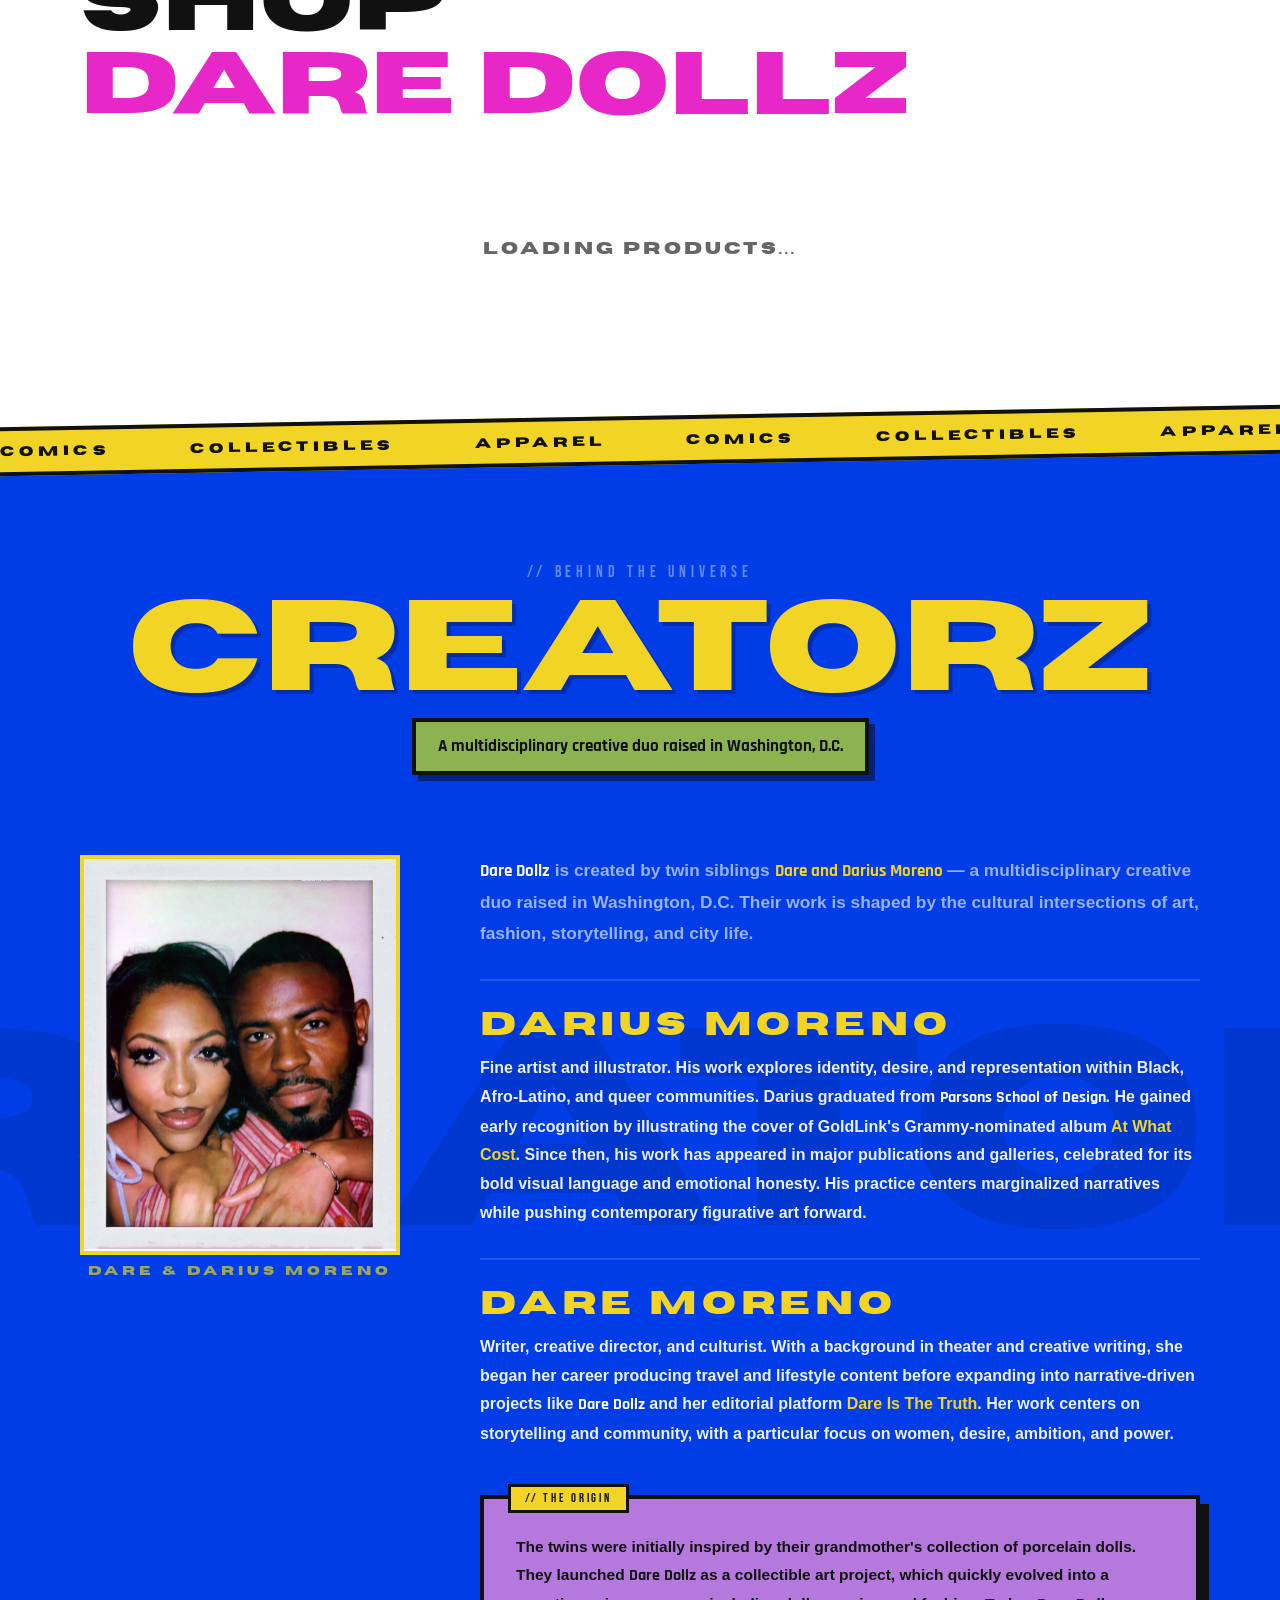
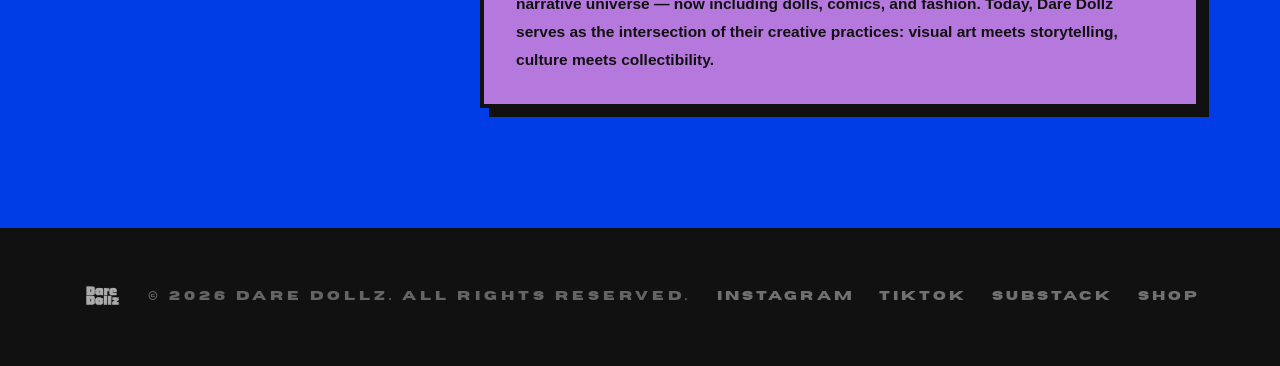
==== commit 3da72073: "Fix aliased caution-tape edges; add borders to primary and nav shop buttons Co-Authored-By: Claude O" ====
--- a/home.html
+++ b/home.html
@@ -6,7 +6,7 @@
   <meta name="description" content="Dare Dollz — Collectibles, Comics & Apparel. A universe set in the hyper-advanced city of Carnado.">
   <title>DARE DOLLZ</title>
   <link rel="icon" type="image/png" href="assets/images/logo2.png">
-  <link rel="stylesheet" href="css/style.css?v=39">
+  <link rel="stylesheet" href="css/style.css?v=43">
 </head>
 <body>
 
--- a/css/style.css
+++ b/css/style.css
@@ -124,6 +124,7 @@
   padding: 14px 42px;
   background: var(--pink);
   color: var(--white);
+  border: 3px solid #111;
 }
 .btn-primary:hover {
   background: var(--yellow);
@@ -169,7 +170,10 @@
 /* ── CAUTION TAPE MARQUEE ── */
 .marquee-tape {
   background: var(--yellow);
-  overflow: hidden;
+  /* No overflow clip here: clipping the animated (compositor-promoted)
+     .marquee-inner against this rotated box makes Chrome rasterize the
+     rotated edge without antialiasing, so the border stair-steps.
+     body{overflow-x:hidden} already contains the strip. */
   white-space: nowrap;
   padding: 10px 0;
   transform: rotate(-1deg);
@@ -254,7 +258,9 @@
   color: var(--white);
   padding: 8px 24px;
   font-size: 0.9rem;
-}
+  border: 3px solid #111;
+}
+.nav-links .nav-shop::after { display: none; }
 .nav-links .nav-shop:hover {
   background: var(--yellow);
   color: var(--black);
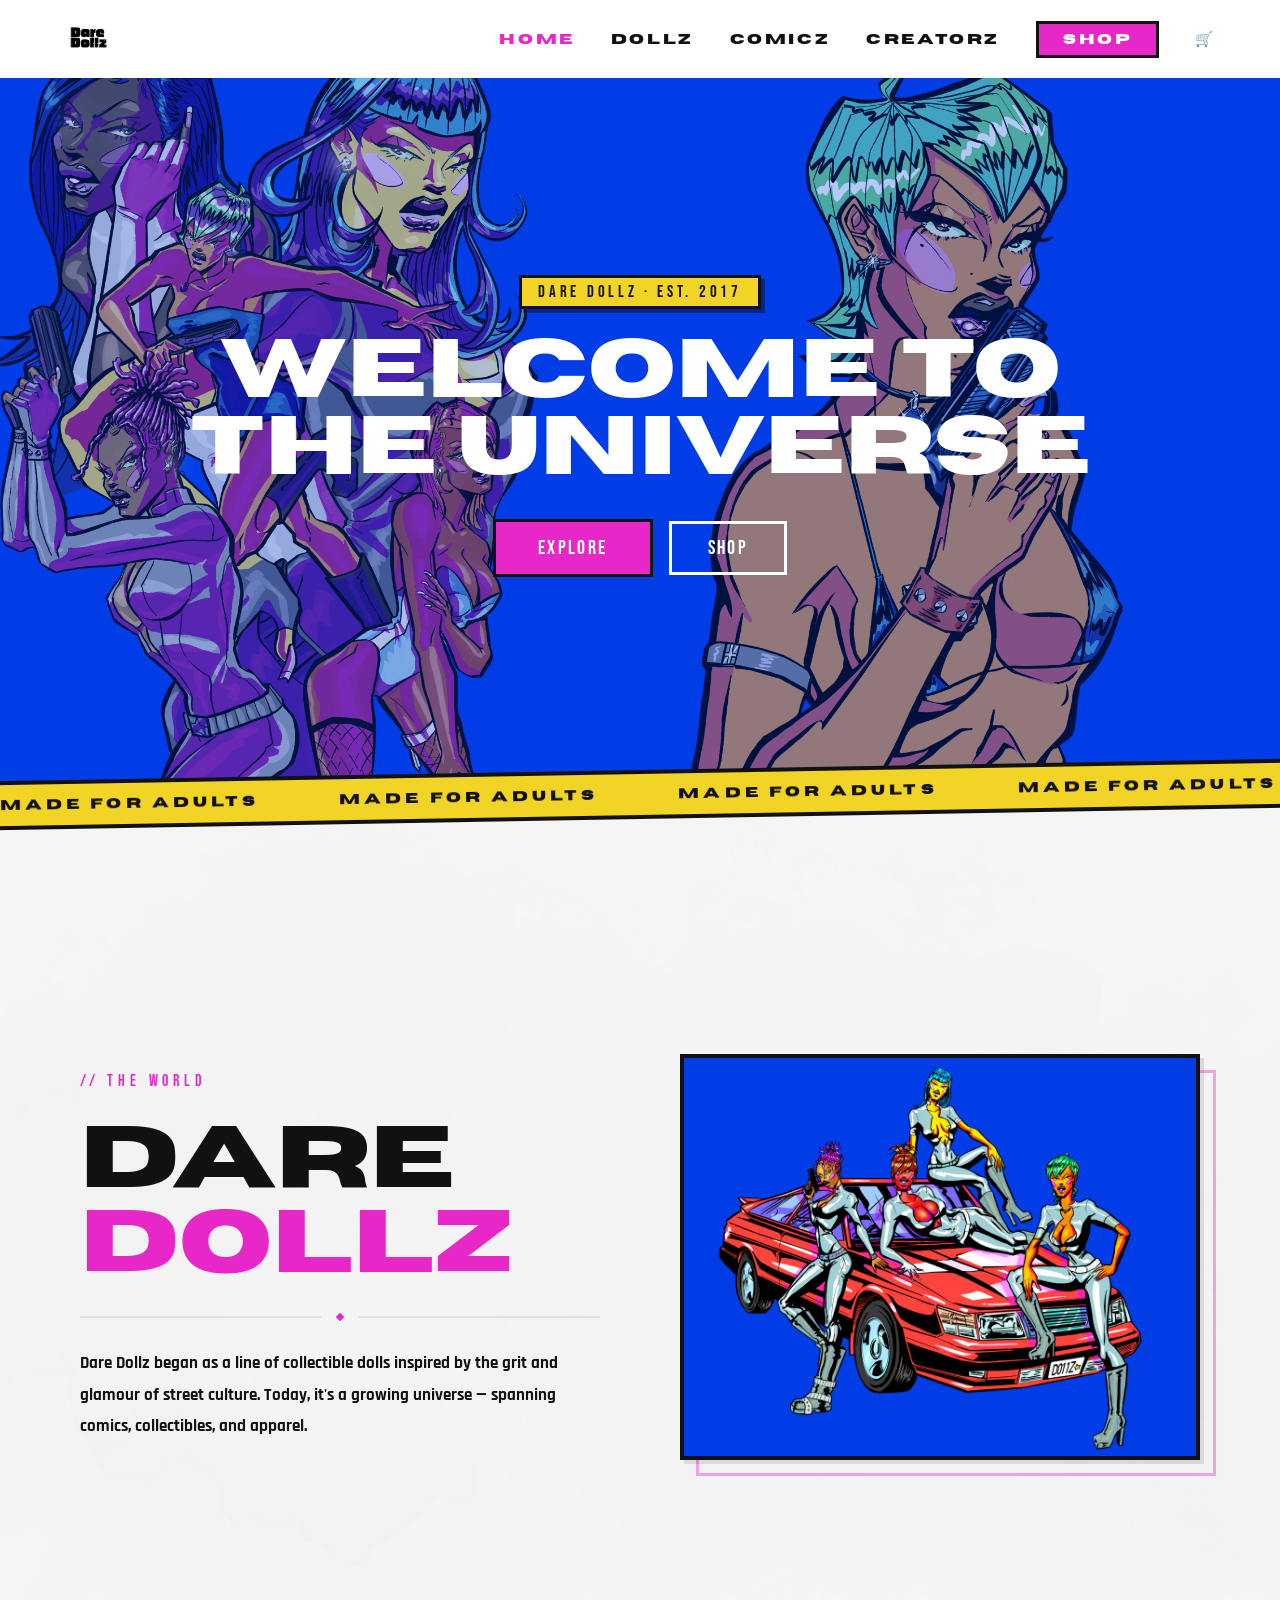
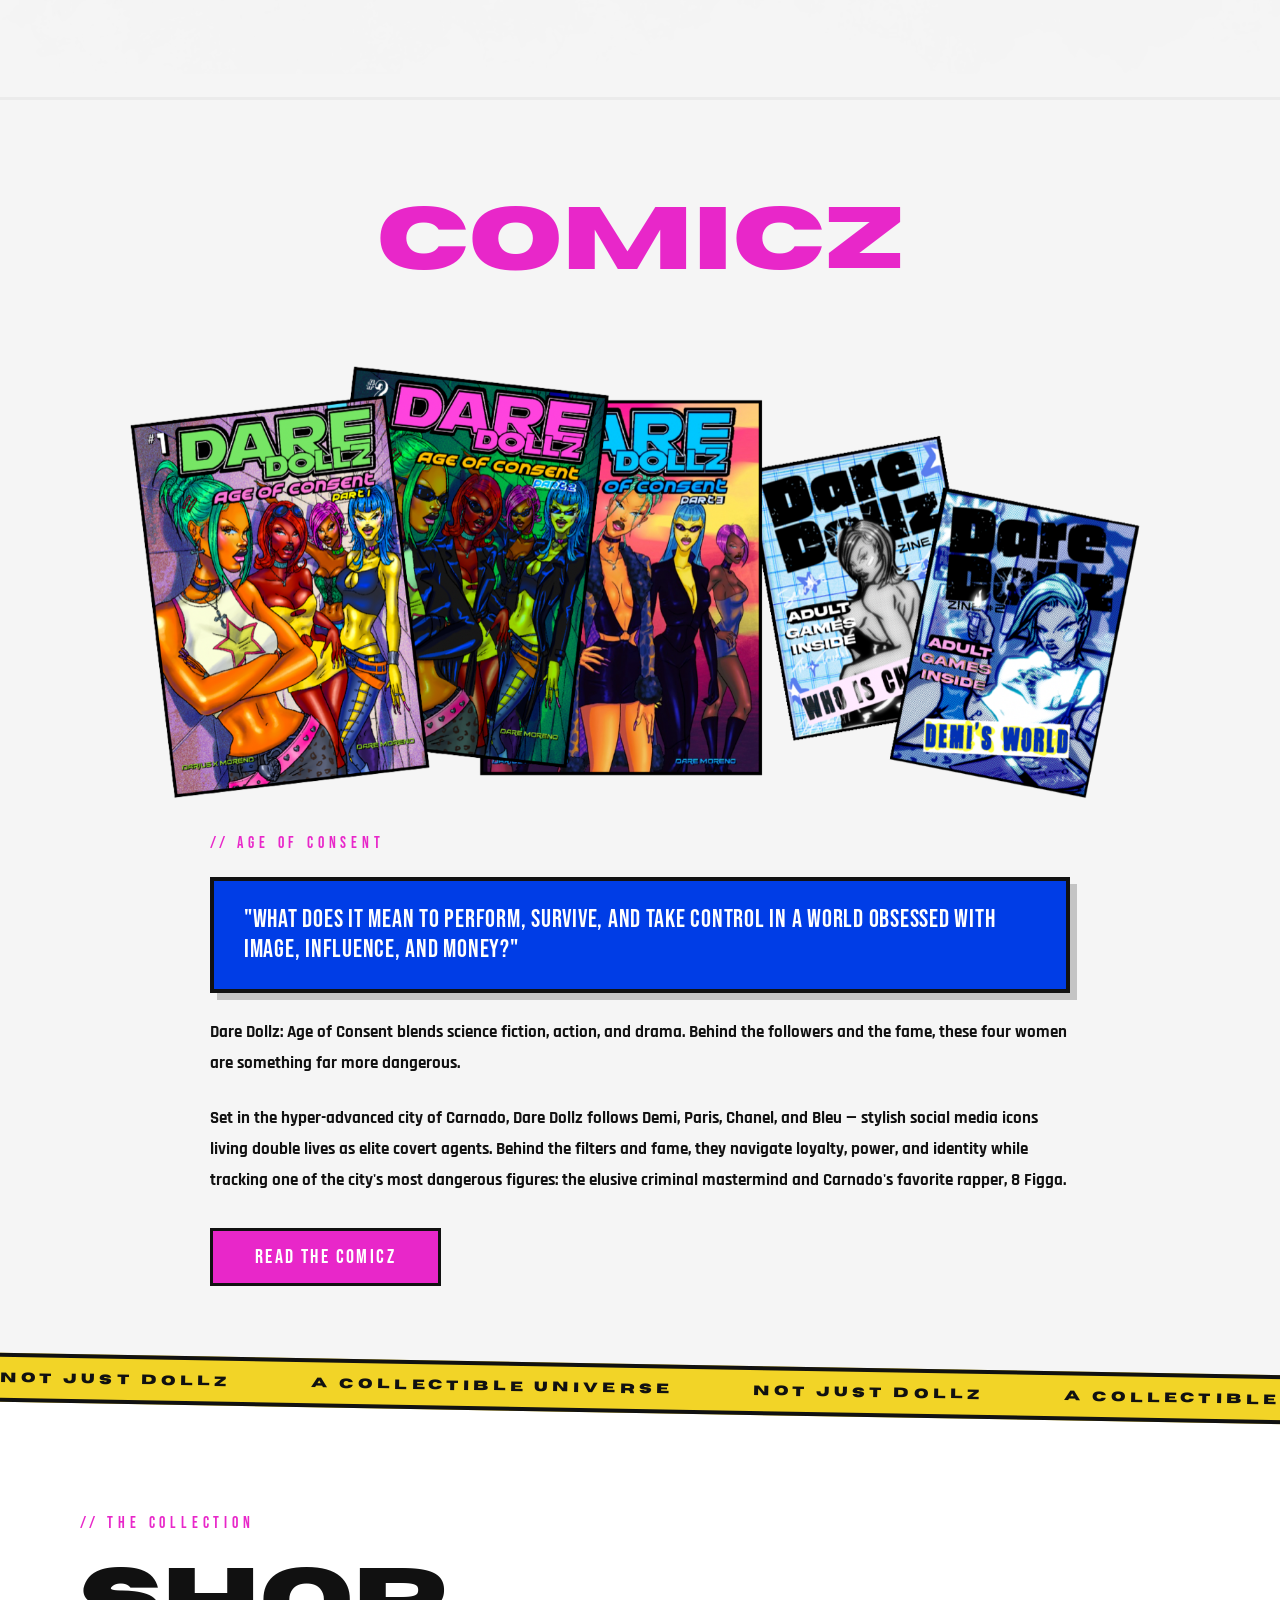
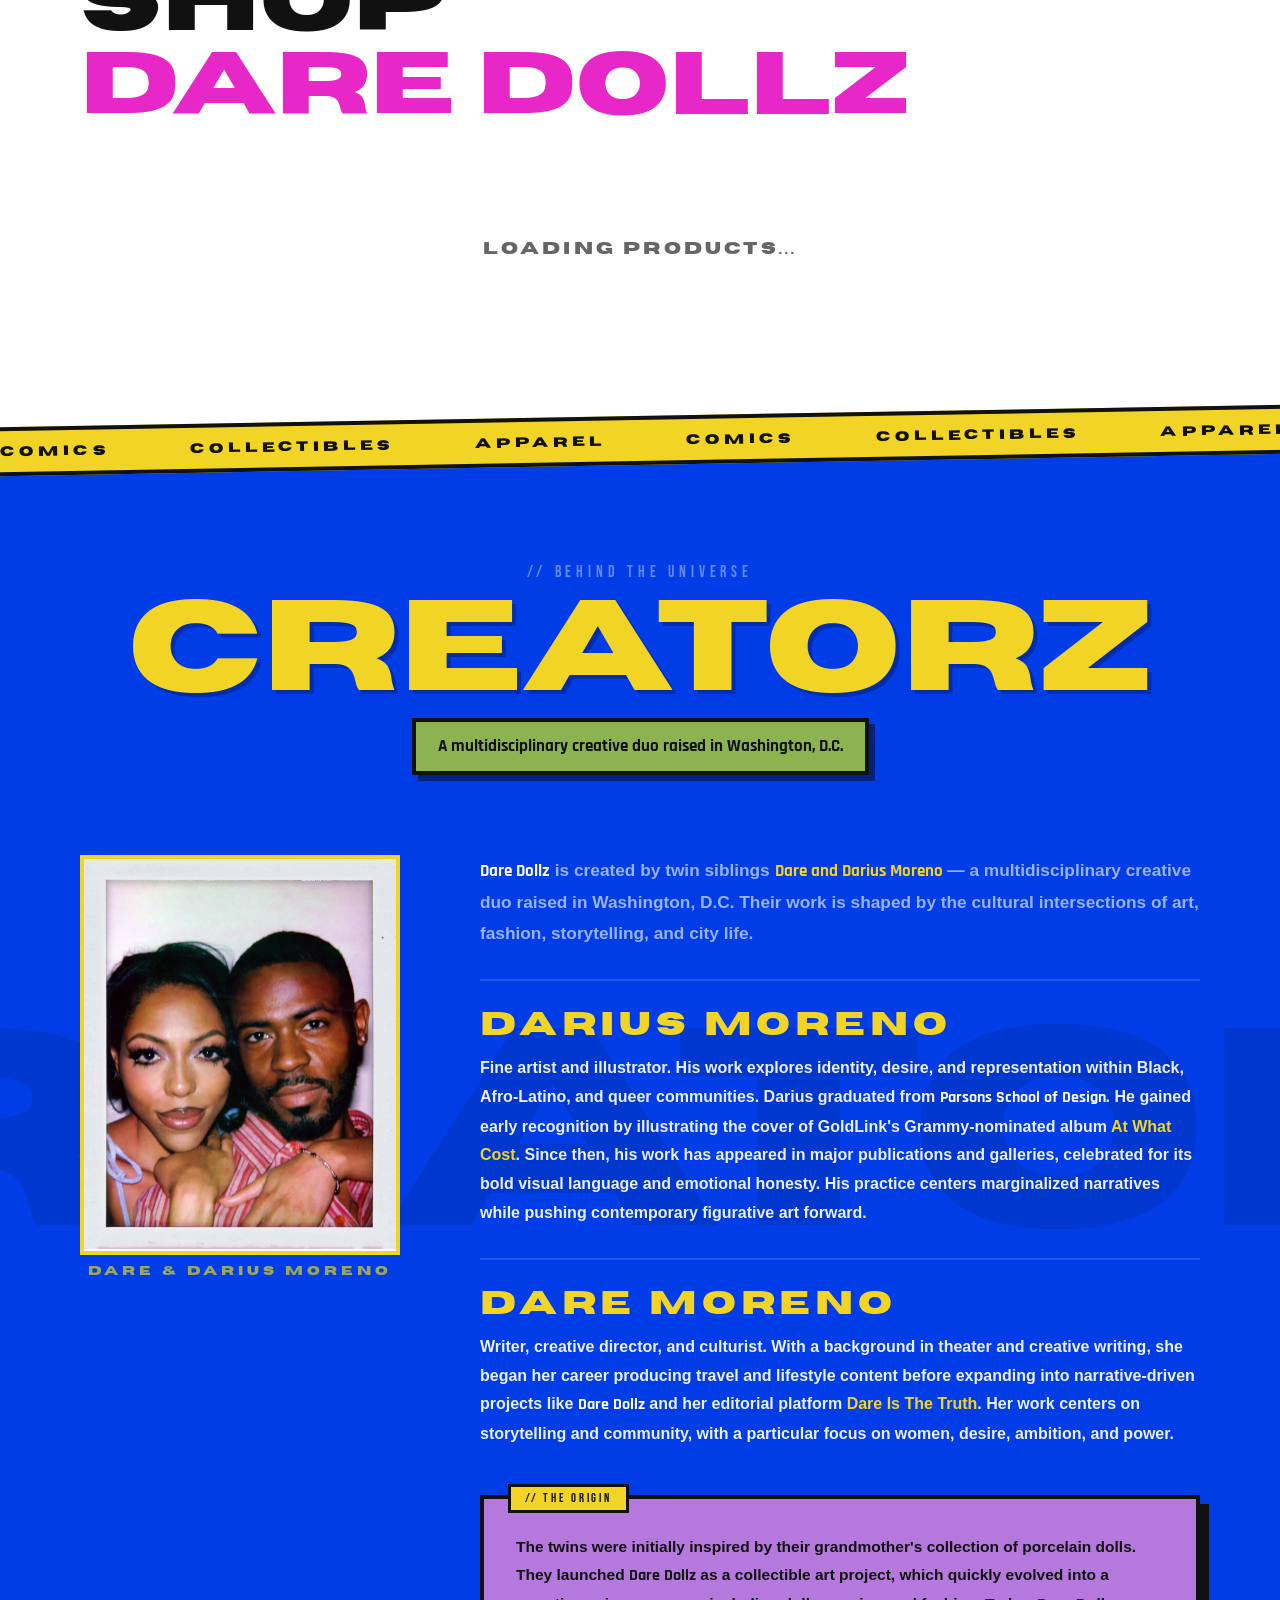
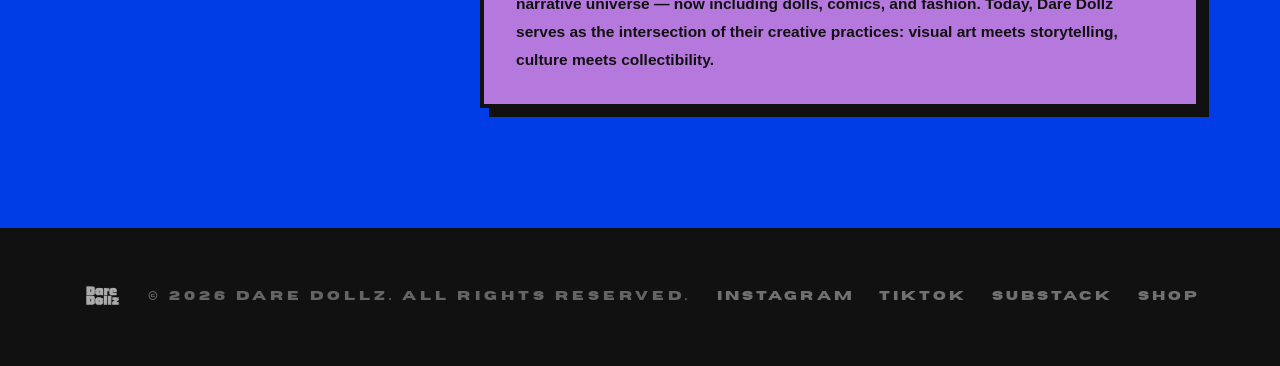
==== commit dfc47bf6: "Antialias caution-tape edges when promoted to a composited layer Co-Authored-By: Claude Opus 5.5 <no" ====
--- a/home.html
+++ b/home.html
@@ -6,7 +6,7 @@
   <meta name="description" content="Dare Dollz — Collectibles, Comics & Apparel. A universe set in the hyper-advanced city of Carnado.">
   <title>DARE DOLLZ</title>
   <link rel="icon" type="image/png" href="assets/images/logo2.png">
-  <link rel="stylesheet" href="css/style.css?v=43">
+  <link rel="stylesheet" href="css/style.css?v=44">
 </head>
 <body>
 
--- a/css/style.css
+++ b/css/style.css
@@ -182,6 +182,11 @@
   z-index: 20;
   border-top: 4px solid #111;
   border-bottom: 4px solid #111;
+  /* Where the tape overlaps composited content (hero) Chrome promotes it to
+     its own layer, and a rotated layer's outer edge isn't antialiased. A
+     transparent outline pads the layer so the border sits inside it and
+     gets filtered smoothly. */
+  outline: 1px solid transparent;
 }
 .marquee-tape.tape-reverse {
   transform: rotate(1deg);
